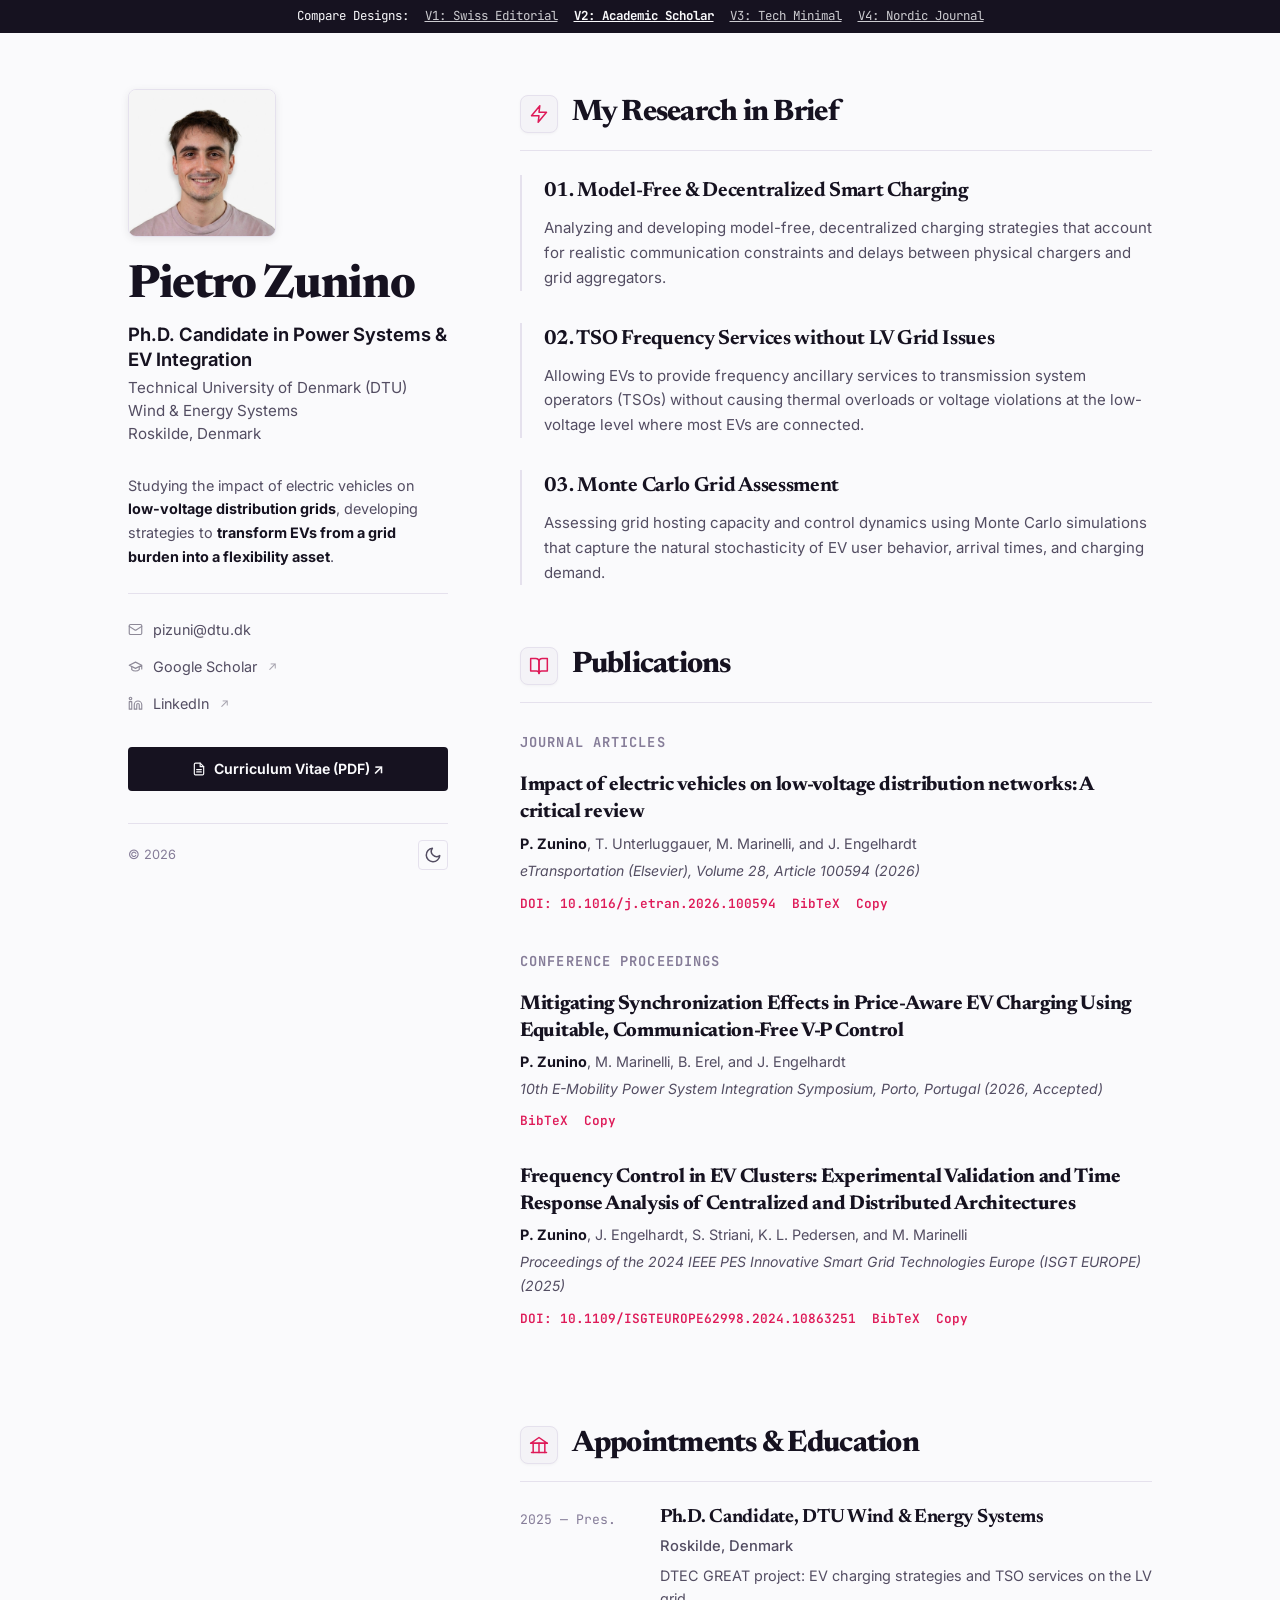
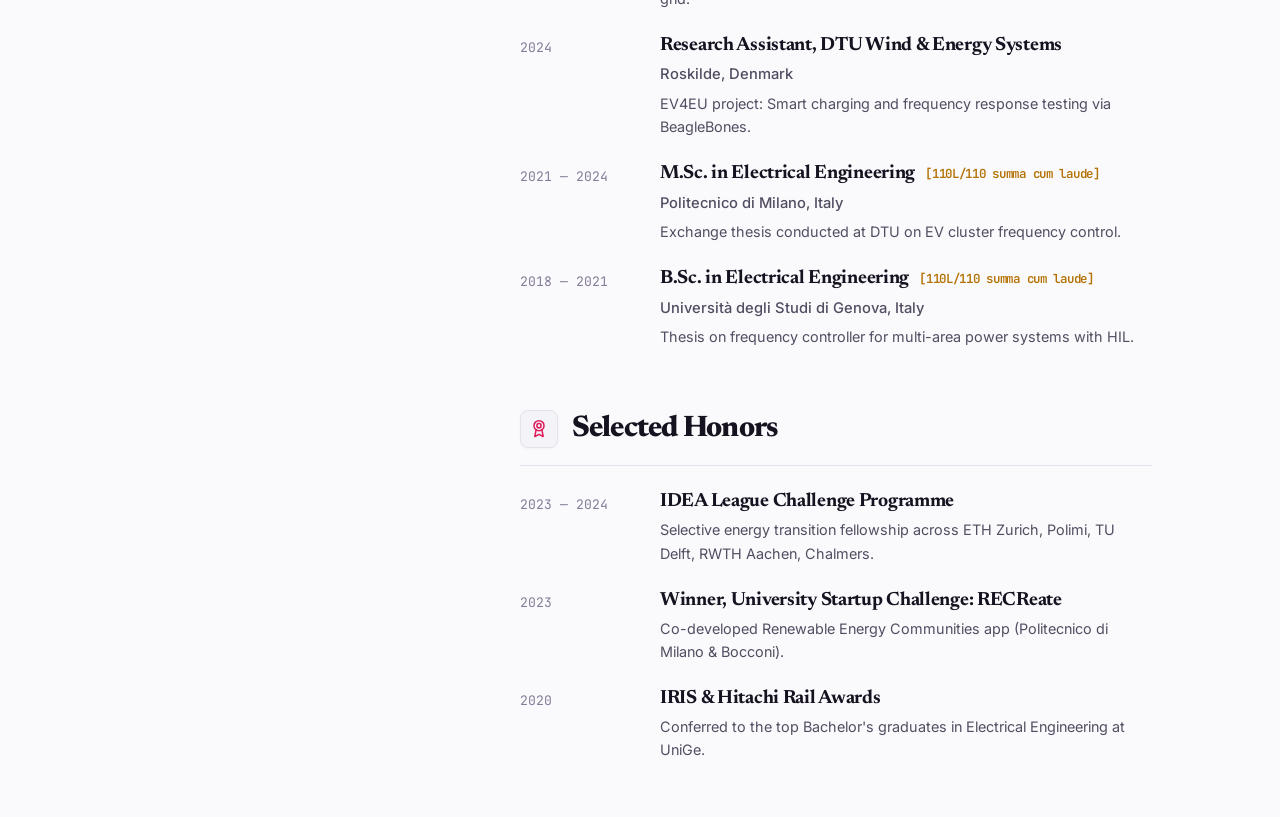
==== v2/index.html @ 375ab189 "feat(ui): add hand-crafted SVG chapter badges to section titles" ====
<!DOCTYPE html>
<html lang="en" data-theme="light">
<head>
  <meta charset="UTF-8">
  <meta name="viewport" content="width=device-width, initial-scale=1.0">
  <title>Pietro Zunino | Ph.D. Candidate in Power Systems · DTU</title>
  <link rel="stylesheet" href="css/style.css?v=3">
  <link rel="preconnect" href="https://fonts.googleapis.com">
  <link rel="preconnect" href="https://fonts.gstatic.com" crossorigin>
  <link href="https://fonts.googleapis.com/css2?family=Inter:wght@400;500;600;700&family=JetBrains+Mono:wght@400;500;600&family=Newsreader:ital,opsz,wght@0,6..72,400;0,6..72,600;0,6..72,700;1,6..72,400&display=swap" rel="stylesheet">
</head>
<body>

  <!-- Floating Version Switcher Bar -->
  <div class="version-banner">
    <span>Compare Designs:</span>
    <a href="/v1/">V1: Swiss Editorial</a>
    <a href="/v2/" class="active">V2: Academic Scholar</a>
    <a href="/v3/">V3: Tech Minimal</a>
    <a href="/v4/">V4: Nordic Journal</a>
  </div>

  <div class="scholar-wrapper">

    <!-- Left Sticky Sidebar -->
    <aside class="scholar-sidebar">
      <div class="profile-photo-wrapper">
        <img src="../assets/profile.jpg?v=2" alt="Pietro Zunino" class="profile-photo" onerror="this.onerror=null; this.src='../assets/profile-placeholder.svg';">
      </div>
      <h1 class="profile-name">Pietro Zunino</h1>
      <div class="profile-role">Ph.D. Candidate in Power Systems & EV Integration</div>
      <div class="profile-inst">
        Technical University of Denmark (DTU)<br>
        Wind & Energy Systems<br>
        Roskilde, Denmark
      </div>

      <p class="sidebar-bio">
        Studying the impact of electric vehicles on <strong>low-voltage distribution grids</strong>, developing strategies to <strong>transform EVs from a grid burden into a flexibility asset</strong>.
      </p>

      <ul class="sidebar-links">
        <li>
          <a href="mailto:pizuni@dtu.dk">
            <svg class="sidebar-icon" width="15" height="15" viewBox="0 0 24 24" fill="none" stroke="currentColor" stroke-width="1.8" stroke-linecap="round" stroke-linejoin="round" aria-hidden="true"><rect width="20" height="16" x="2" y="4" rx="2"/><path d="m22 7-8.97 5.7a1.94 1.94 0 0 1-2.06 0L2 7"/></svg>
            <span>pizuni@dtu.dk</span>
          </a>
        </li>
        <li>
          <a href="https://scholar.google.com/citations?user=iyDFLC0AAAAJ&hl=en" target="_blank" rel="noopener noreferrer">
            <svg class="sidebar-icon" width="15" height="15" viewBox="0 0 24 24" fill="none" stroke="currentColor" stroke-width="1.8" stroke-linecap="round" stroke-linejoin="round" aria-hidden="true"><path d="M22 10v6M2 10l10-5 10 5-10 5z"/><path d="M6 12v5c3 3 9 3 12 0v-5"/></svg>
            <span>Google Scholar</span>
            <span class="external-arrow">↗</span>
          </a>
        </li>
        <li>
          <a href="https://www.linkedin.com/in/pietro-zunino-9880a3189/" target="_blank" rel="noopener noreferrer">
            <svg class="sidebar-icon" width="15" height="15" viewBox="0 0 24 24" fill="none" stroke="currentColor" stroke-width="1.8" stroke-linecap="round" stroke-linejoin="round" aria-hidden="true"><path d="M16 8a6 6 0 0 1 6 6v7h-4v-7a2 2 0 0 0-2-2 2 2 0 0 0-2 2v7h-4v-7a6 6 0 0 1 6-6z"/><rect width="4" height="12" x="2" y="9"/><circle cx="4" cy="4" r="2"/></svg>
            <span>LinkedIn</span>
            <span class="external-arrow">↗</span>
          </a>
        </li>
      </ul>

      <a href="/assets/Pietro_Zunino_CV.pdf" class="btn-cv" target="_blank" rel="noopener noreferrer">
        <svg width="14" height="14" viewBox="0 0 24 24" fill="none" stroke="currentColor" stroke-width="2" stroke-linecap="round" stroke-linejoin="round" aria-hidden="true"><path d="M14 2H6a2 2 0 0 0-2 2v16a2 2 0 0 0 2 2h12a2 2 0 0 0 2-2V8z"/><polyline points="14 2 14 8 20 8"/><line x1="16" y1="13" x2="8" y2="13"/><line x1="16" y1="17" x2="8" y2="17"/></svg>
        <span>Curriculum Vitae (PDF) ↗</span>
      </a>

      <div class="sidebar-footer">
        <span>© <span id="current-year"></span></span>
        <button id="theme-toggle" class="theme-btn" aria-label="Toggle dark mode">
          <svg width="14" height="14" viewBox="0 0 24 24" fill="none" stroke="currentColor" stroke-width="2" stroke-linecap="round" stroke-linejoin="round" aria-hidden="true"><circle cx="12" cy="12" r="5"/><line x1="12" y1="1" x2="12" y2="3"/><line x1="12" y1="21" x2="12" y2="23"/><line x1="4.22" y1="4.22" x2="5.64" y2="5.64"/><line x1="18.36" y1="18.36" x2="19.78" y2="19.78"/><line x1="1" y1="12" x2="3" y2="12"/><line x1="21" y1="12" x2="23" y2="12"/><line x1="4.22" y1="19.78" x2="5.64" y2="18.36"/><line x1="18.36" y1="5.64" x2="19.78" y2="4.22"/></svg>
        </button>
      </div>
    </aside>

    <!-- Right Scrolling Content -->
    <main class="scholar-content">

      <!-- My Research in Brief -->
      <section id="research">
        <div class="section-head">
          <h2 class="section-title">
            <span class="section-badge" aria-hidden="true">
              <svg width="20" height="20" viewBox="0 0 24 24" fill="none" stroke="currentColor" stroke-width="1.8" stroke-linecap="round" stroke-linejoin="round">
                <polygon points="13 2 3 14 12 14 11 22 21 10 12 10 13 2"></polygon>
              </svg>
            </span>
            <span>My Research in Brief</span>
          </h2>
        </div>
        <div class="pillars-stacked">
          
          <div class="pillar-item">
            <h3>01. Model-Free & Decentralized Smart Charging</h3>
            <p>
              Analyzing and developing model-free, decentralized charging strategies that account for realistic communication constraints and delays between physical chargers and grid aggregators.
            </p>
          </div>

          <div class="pillar-item">
            <h3>02. TSO Frequency Services without LV Grid Issues</h3>
            <p>
              Allowing EVs to provide frequency ancillary services to transmission system operators (TSOs) without causing thermal overloads or voltage violations at the low-voltage level where most EVs are connected.
            </p>
          </div>

          <div class="pillar-item">
            <h3>03. Monte Carlo Grid Assessment</h3>
            <p>
              Assessing grid hosting capacity and control dynamics using Monte Carlo simulations that capture the natural stochasticity of EV user behavior, arrival times, and charging demand.
            </p>
          </div>

        </div>
      </section>

      <!-- Publications -->
      <section id="publications">
        <div class="section-head">
          <h2 class="section-title">
            <span class="section-badge" aria-hidden="true">
              <svg width="20" height="20" viewBox="0 0 24 24" fill="none" stroke="currentColor" stroke-width="1.8" stroke-linecap="round" stroke-linejoin="round">
                <path d="M2 3h6a4 4 0 0 1 4 4v14a3 3 0 0 0-3-3H2z"></path>
                <path d="M22 3h-6a4 4 0 0 0-4 4v14a3 3 0 0 1 3-3h7z"></path>
              </svg>
            </span>
            <span>Publications</span>
          </h2>
        </div>

        <div class="pub-group-title">Journal Articles</div>
        <article class="pub-item" id="pub-review">
          <h3 class="pub-title">Impact of electric vehicles on low-voltage distribution networks: A critical review</h3>
          <div class="pub-authors"><strong>P. Zunino</strong>, T. Unterluggauer, M. Marinelli, and J. Engelhardt</div>
          <div class="pub-venue">eTransportation (Elsevier), Volume 28, Article 100594 (2026)</div>
          <div class="pub-actions">
            <a href="https://doi.org/10.1016/j.etran.2026.100594" target="_blank" rel="noopener" class="pub-action-link">DOI: 10.1016/j.etran.2026.100594</a>
            <button class="pub-action-link" data-toggle-bibtex="bib-1">BibTeX</button>
            <button class="pub-action-link" data-copy-bibtex="bib-1">Copy</button>
          </div>
          <div id="bib-1" class="bibtex-box">@article{zunino2026impact,
  title={Impact of electric vehicles on low-voltage distribution networks: A critical review},
  author={Zunino, Pietro and Unterluggauer, Tim and Marinelli, Mattia and Engelhardt, Jan},
  journal={eTransportation},
  volume={28},
  pages={100594},
  year={2026},
  publisher={Elsevier},
  doi={10.1016/j.etran.2026.100594}
}</div>
        </article>

        <div class="pub-group-title">Conference Proceedings</div>
        <article class="pub-item" id="pub-vp">
          <h3 class="pub-title">Mitigating Synchronization Effects in Price-Aware EV Charging Using Equitable, Communication-Free V-P Control</h3>
          <div class="pub-authors"><strong>P. Zunino</strong>, M. Marinelli, B. Erel, and J. Engelhardt</div>
          <div class="pub-venue">10th E-Mobility Power System Integration Symposium, Porto, Portugal (2026, Accepted)</div>
          <div class="pub-actions">
            <button class="pub-action-link" data-toggle-bibtex="bib-2">BibTeX</button>
            <button class="pub-action-link" data-copy-bibtex="bib-2">Copy</button>
          </div>
          <div id="bib-2" class="bibtex-box">@inproceedings{zunino2026mitigating,
  title={Mitigating Synchronization Effects in Price-Aware EV Charging Using Equitable, Communication-Free V-P Control},
  author={Zunino, Pietro and Marinelli, Mattia and Erel, Beste and Engelhardt, Jan},
  booktitle={10th E-Mobility Power System Integration Symposium},
  address={Porto, Portugal},
  year={2026},
  note={Accepted, to be presented}
}</div>
        </article>

        <article class="pub-item" id="pub-freq">
          <h3 class="pub-title">Frequency Control in EV Clusters: Experimental Validation and Time Response Analysis of Centralized and Distributed Architectures</h3>
          <div class="pub-authors"><strong>P. Zunino</strong>, J. Engelhardt, S. Striani, K. L. Pedersen, and M. Marinelli</div>
          <div class="pub-venue">Proceedings of the 2024 IEEE PES Innovative Smart Grid Technologies Europe (ISGT EUROPE) (2025)</div>
          <div class="pub-actions">
            <a href="https://doi.org/10.1109/ISGTEUROPE62998.2024.10863251" target="_blank" rel="noopener" class="pub-action-link">DOI: 10.1109/ISGTEUROPE62998.2024.10863251</a>
            <button class="pub-action-link" data-toggle-bibtex="bib-3">BibTeX</button>
            <button class="pub-action-link" data-copy-bibtex="bib-3">Copy</button>
          </div>
          <div id="bib-3" class="bibtex-box">@inproceedings{zunino2025frequency,
  title={Frequency Control in EV Clusters: Experimental Validation and Time Response Analysis of Centralized and Distributed Architectures},
  author={Zunino, Pietro and Engelhardt, Jan and Striani, Simone and Pedersen, Kristoffer Laust and Marinelli, Mattia},
  booktitle={Proceedings of 2024 IEEE PES Innovative Smart Grid Technologies Europe (ISGT EUROPE)},
  year={2025},
  publisher={IEEE},
  doi={10.1109/ISGTEUROPE62998.2024.10863251}
}</div>
        </article>
      </section>

      <!-- Experience & Education -->
      <section id="experience">
        <div class="section-head">
          <h2 class="section-title">
            <span class="section-badge" aria-hidden="true">
              <svg width="20" height="20" viewBox="0 0 24 24" fill="none" stroke="currentColor" stroke-width="1.8" stroke-linecap="round" stroke-linejoin="round">
                <path d="M3 21h18"></path>
                <path d="M5 21V10"></path>
                <path d="M12 21V10"></path>
                <path d="M19 21V10"></path>
                <path d="M2 10h20"></path>
                <path d="M12 3L2 10h20L12 3z"></path>
              </svg>
            </span>
            <span>Appointments & Education</span>
          </h2>
        </div>
        <div class="timeline-list">
          <div class="timeline-row">
            <div class="timeline-date">2025 — Pres.</div>
            <div>
              <div class="timeline-title">Ph.D. Candidate, DTU Wind & Energy Systems</div>
              <div class="timeline-sub">Roskilde, Denmark</div>
              <div class="timeline-desc">DTEC GREAT project: EV charging strategies and TSO services on the LV grid.</div>
            </div>
          </div>
          <div class="timeline-row">
            <div class="timeline-date">2024</div>
            <div>
              <div class="timeline-title">Research Assistant, DTU Wind & Energy Systems</div>
              <div class="timeline-sub">Roskilde, Denmark</div>
              <div class="timeline-desc">EV4EU project: Smart charging and frequency response testing via BeagleBones.</div>
            </div>
          </div>
          <div class="timeline-row">
            <div class="timeline-date">2021 — 2024</div>
            <div>
              <div class="timeline-title">M.Sc. in Electrical Engineering <span class="timeline-honor">[110L/110 summa cum laude]</span></div>
              <div class="timeline-sub">Politecnico di Milano, Italy</div>
              <div class="timeline-desc">Exchange thesis conducted at DTU on EV cluster frequency control.</div>
            </div>
          </div>
          <div class="timeline-row">
            <div class="timeline-date">2018 — 2021</div>
            <div>
              <div class="timeline-title">B.Sc. in Electrical Engineering <span class="timeline-honor">[110L/110 summa cum laude]</span></div>
              <div class="timeline-sub">Università degli Studi di Genova, Italy</div>
              <div class="timeline-desc">Thesis on frequency controller for multi-area power systems with HIL.</div>
            </div>
          </div>
        </div>
      </section>

      <!-- Honors -->
      <section id="awards">
        <div class="section-head">
          <h2 class="section-title">
            <span class="section-badge" aria-hidden="true">
              <svg width="20" height="20" viewBox="0 0 24 24" fill="none" stroke="currentColor" stroke-width="1.8" stroke-linecap="round" stroke-linejoin="round">
                <circle cx="12" cy="8" r="6"></circle>
                <circle cx="12" cy="8" r="2.5"></circle>
                <path d="M8.5 13l-1.5 8 5-2.5 5 2.5-1.5-8"></path>
              </svg>
            </span>
            <span>Selected Honors</span>
          </h2>
        </div>
        <div class="timeline-list">
          <div class="timeline-row">
            <div class="timeline-date">2023 — 2024</div>
            <div>
              <div class="timeline-title">IDEA League Challenge Programme</div>
              <div class="timeline-desc">Selective energy transition fellowship across ETH Zurich, Polimi, TU Delft, RWTH Aachen, Chalmers.</div>
            </div>
          </div>
          <div class="timeline-row">
            <div class="timeline-date">2023</div>
            <div>
              <div class="timeline-title">Winner, University Startup Challenge: RECReate</div>
              <div class="timeline-desc">Co-developed Renewable Energy Communities app (Politecnico di Milano & Bocconi).</div>
            </div>
          </div>
          <div class="timeline-row">
            <div class="timeline-date">2020</div>
            <div>
              <div class="timeline-title">IRIS & Hitachi Rail Awards</div>
              <div class="timeline-desc">Conferred to the top Bachelor's graduates in Electrical Engineering at UniGe.</div>
            </div>
          </div>
        </div>
      </section>

    </main>
  </div>

  <script src="/js/main.js?v=2"></script>
</body>
</html>
---- v2/css/style.css ----
/* ==========================================================================
   Version 2: The Classic Academic Scholar
   Two-Column Split Layout · Sticky Faculty Sidebar · Scholarly Typography
   ========================================================================== */

:root {
  --bg: #FAFAFC;
  --bg-sidebar: #F4F3F7;
  --border: #E5E1ED;
  --border-strong: #D1C9DC;

  --text: #161220;
  --text-muted: #534D62;
  --text-faint: #857C98;

  --accent: #DE1A58;      /* Raspberry Accent */
  --accent-navy: #1E3A5F; /* Scholarly Navy */
  --accent-gold: #B47306; /* Summa cum laude Gold */

  --font-serif: "Newsreader", "Georgia", "Times New Roman", serif;
  --font-sans: "Inter", -apple-system, BlinkMacSystemFont, "Segoe UI", Roboto, sans-serif;
  --font-mono: "JetBrains Mono", SFMono-Regular, monospace;
}

[data-theme="dark"] {
  --bg: #0C0A12;
  --bg-sidebar: #130F1D;
  --border: #261D36;
  --border-strong: #3A2D52;

  --text: #F3F1F8;
  --text-muted: #A39BAF;
  --text-faint: #736986;

  --accent: #E8386E;
  --accent-navy: #7DA8DE;
  --accent-gold: #E4A638;
}

*, *::before, *::after {
  box-sizing: border-box;
  margin: 0;
  padding: 0;
}

html {
  font-size: 16px;
  scroll-behavior: smooth;
}

body {
  font-family: var(--font-sans);
  background-color: var(--bg);
  color: var(--text);
  line-height: 1.65;
  transition: background-color 0.2s ease, color 0.2s ease;
}

/* Two-Column Scholar Layout */
.scholar-wrapper {
  max-width: 1080px;
  margin: 0 auto;
  padding: 3.5rem 1.75rem;
  display: grid;
  grid-template-columns: 320px 1fr;
  gap: 4.5rem;
  align-items: start;
}

/* Left Sidebar - default static in normal document flow */
.scholar-sidebar {
  display: flex;
  flex-direction: column;
  position: static;
}

/* Sticky sidebar strictly on desktop (>= 861px) */
@media (min-width: 861px) {
  .scholar-sidebar {
    position: sticky;
    top: 3rem;
  }
}

/* Mobile & tablet single column layout (<= 860px) */
@media (max-width: 860px) {
  .scholar-wrapper {
    grid-template-columns: 1fr;
    gap: 2.5rem;
    padding: 2rem 1.25rem;
  }

  .scholar-sidebar {
    position: static !important;
    top: auto !important;
  }
}

.profile-photo-wrapper {
  margin-bottom: 1.5rem;
}

.profile-photo {
  width: 148px;
  height: 148px;
  border-radius: 8px;
  object-fit: cover;
  border: 1px solid var(--border);
  box-shadow: 0 2px 8px rgba(0, 0, 0, 0.08);
  display: block;
  background: var(--bg-sidebar);
}

.profile-name {
  font-family: var(--font-serif);
  font-size: 2.85rem;
  font-weight: 750;
  letter-spacing: -0.03em;
  color: var(--text);
  line-height: 1.1;
  margin-bottom: 0.65rem;
}

.profile-role {
  font-size: 1.15rem;
  font-weight: 650;
  color: var(--text);
  margin-bottom: 0.35rem;
  line-height: 1.35;
}

.profile-inst {
  font-size: 0.95rem;
  color: var(--text-muted);
  line-height: 1.5;
  margin-bottom: 1.75rem;
}

.sidebar-bio {
  font-size: 0.9rem;
  color: var(--text-muted);
  line-height: 1.65;
  padding-bottom: 1.5rem;
  border-bottom: 1px solid var(--border);
  margin-bottom: 1.5rem;
}

.sidebar-bio strong {
  color: var(--text);
}

.sidebar-links {
  list-style: none;
  display: flex;
  flex-direction: column;
  gap: 0.65rem;
  margin-bottom: 1.75rem;
}

.sidebar-links a {
  font-size: 0.9rem;
  color: var(--text-muted);
  text-decoration: none;
  display: inline-flex;
  align-items: center;
  gap: 0.6rem;
  transition: color 0.15s ease;
}

.sidebar-links a:hover {
  color: var(--accent);
}

.sidebar-icon {
  flex-shrink: 0;
  opacity: 0.65;
  transition: opacity 0.15s ease;
}

.sidebar-links a:hover .sidebar-icon {
  opacity: 1;
}

.external-arrow {
  font-family: var(--font-mono);
  font-size: 0.76rem;
  opacity: 0.5;
  margin-left: 0.15rem;
  transition: opacity 0.15s ease;
}

.sidebar-links a:hover .external-arrow {
  opacity: 1;
}

.btn-cv {
  display: inline-flex;
  align-items: center;
  justify-content: center;
  gap: 0.5rem;
  padding: 0.65rem 1.1rem;
  font-size: 0.88rem;
  font-weight: 650;
  background: var(--text);
  color: var(--bg) !important;
  text-decoration: none;
  border-radius: 4px;
  transition: opacity 0.15s ease;
}

.btn-cv:hover {
  opacity: 0.9;
}

.sidebar-footer {
  margin-top: 2rem;
  padding-top: 1rem;
  border-top: 1px solid var(--border);
  display: flex;
  align-items: center;
  justify-content: space-between;
  font-size: 0.8rem;
  color: var(--text-faint);
}

.theme-btn {
  background: transparent;
  border: 1px solid var(--border);
  color: var(--text-muted);
  width: 30px;
  height: 30px;
  border-radius: 4px;
  cursor: pointer;
  display: flex;
  align-items: center;
  justify-content: center;
}

/* Right Content Area */
.scholar-content {
  display: flex;
  flex-direction: column;
  gap: 3.5rem;
}

.section-head {
  display: flex;
  align-items: center;
  justify-content: space-between;
  border-bottom: 1px solid var(--border);
  padding-bottom: 0.75rem;
  margin-bottom: 1.5rem;
}

.section-title {
  font-family: var(--font-serif);
  font-size: 1.85rem;
  font-weight: 750;
  color: var(--text);
  letter-spacing: -0.025em;
  display: inline-flex;
  align-items: center;
  gap: 0.85rem;
}

.section-badge {
  display: inline-flex;
  align-items: center;
  justify-content: center;
  width: 38px;
  height: 38px;
  border-radius: 8px;
  background: var(--bg-sidebar);
  border: 1px solid var(--border);
  color: var(--accent);
  flex-shrink: 0;
  box-shadow: 0 1px 3px rgba(0, 0, 0, 0.04);
  transition: border-color 0.2s ease, transform 0.2s ease;
}

.section-badge svg {
  width: 20px;
  height: 20px;
  stroke: currentColor;
  display: block;
}

.section-head:hover .section-badge {
  border-color: var(--border-strong);
  transform: translateY(-1px);
}

/* Research Pillars List */
.pillars-stacked {
  display: flex;
  flex-direction: column;
  gap: 2rem;
}

.pillar-item {
  padding-left: 1.35rem;
  border-left: 2px solid var(--border);
  transition: border-color 0.2s ease;
}

.pillar-item:hover {
  border-color: var(--accent);
}

.pillar-item h3 {
  font-family: var(--font-serif);
  font-size: 1.28rem;
  font-weight: 700;
  letter-spacing: -0.015em;
  color: var(--text);
  margin-bottom: 0.45rem;
}

.pillar-item p {
  font-size: 0.94rem;
  color: var(--text-muted);
  line-height: 1.65;
  margin-bottom: 0;
}

.pillar-link {
  font-size: 0.84rem;
  font-weight: 650;
  color: var(--accent);
  text-decoration: none;
  font-family: var(--font-mono);
}

.pillar-link:hover {
  text-decoration: underline;
}

/* Publications */
.pub-group-title {
  font-size: 0.86rem;
  font-family: var(--font-mono);
  font-weight: 650;
  text-transform: uppercase;
  letter-spacing: 0.08em;
  color: var(--text-faint);
  margin: 1.75rem 0 1.15rem 0;
}

.pub-item {
  margin-bottom: 2rem;
}

.pub-title {
  font-family: var(--font-serif);
  font-size: 1.25rem;
  font-weight: 750;
  letter-spacing: -0.015em;
  line-height: 1.35;
  color: var(--text);
  margin-bottom: 0.35rem;
}

.pub-authors {
  font-size: 0.9rem;
  color: var(--text-muted);
  margin-bottom: 0.2rem;
}

.pub-authors strong {
  color: var(--text);
}

.pub-venue {
  font-size: 0.88rem;
  font-style: italic;
  color: var(--text-muted);
  margin-bottom: 0.5rem;
}

.pub-actions {
  display: flex;
  flex-wrap: wrap;
  align-items: center;
  gap: 0.5rem 1rem;
}

.pub-action-link {
  font-size: 0.8rem;
  font-family: var(--font-mono);
  font-weight: 600;
  color: var(--accent);
  text-decoration: none;
  background: none;
  border: none;
  cursor: pointer;
  padding: 0.2rem 0;
  word-break: break-all;
}

.pub-action-link:hover {
  text-decoration: underline;
}

.bibtex-box {
  display: none;
  margin-top: 0.75rem;
  padding: 0.85rem;
  background: var(--bg-sidebar);
  border: 1px solid var(--border);
  border-radius: 4px;
  font-family: var(--font-mono);
  font-size: 0.78rem;
  line-height: 1.5;
  color: var(--text-muted);
  white-space: pre-wrap;
  word-break: break-word;
  overflow-x: auto;
  -webkit-overflow-scrolling: touch;
}

.bibtex-box.show {
  display: block;
}

/* Timeline */
.timeline-list {
  display: flex;
  flex-direction: column;
  gap: 1.5rem;
}

.timeline-row {
  display: grid;
  grid-template-columns: 120px 1fr;
  gap: 1.25rem;
}

@media (max-width: 500px) {
  .timeline-row {
    grid-template-columns: 1fr;
    gap: 0.25rem;
  }
}

.timeline-date {
  font-family: var(--font-mono);
  font-size: 0.82rem;
  color: var(--text-faint);
  padding-top: 0.2rem;
}

.timeline-title {
  font-family: var(--font-serif);
  font-size: 1.2rem;
  font-weight: 700;
  letter-spacing: -0.015em;
  line-height: 1.3;
  color: var(--text);
  margin-bottom: 0.2rem;
}

.timeline-honor {
  font-size: 0.78rem;
  font-family: var(--font-mono);
  font-weight: 600;
  color: var(--accent-gold);
  margin-left: 0.4rem;
  vertical-align: middle;
}

.timeline-sub {
  font-size: 0.92rem;
  color: var(--text-muted);
  margin-bottom: 0.35rem;
  font-weight: 500;
}

.timeline-desc {
  font-size: 0.9rem;
  color: var(--text-muted);
  line-height: 1.6;
}

/* Version Floating Switcher Bar */
.version-banner {
  background: var(--text);
  color: var(--bg);
  padding: 0.4rem 1rem;
  font-size: 0.78rem;
  font-family: var(--font-mono);
  display: flex;
  align-items: center;
  justify-content: center;
  gap: 1rem;
  position: sticky;
  top: 0;
  z-index: 1000;
}

.version-banner a {
  color: var(--bg);
  text-decoration: underline;
  opacity: 0.8;
}

.version-banner a:hover,
.version-banner a.active {
  opacity: 1;
  font-weight: 700;
}

@media (max-width: 480px) {
  .profile-name {
    font-size: 2.25rem;
  }
  .section-title {
    font-size: 1.55rem;
    gap: 0.65rem;
  }
  .section-badge {
    width: 32px;
    height: 32px;
    border-radius: 6px;
  }
  .section-badge svg {
    width: 17px;
    height: 17px;
  }
  .profile-photo {
    width: 120px;
    height: 120px;
  }
  .pillar-item h3 {
    font-size: 1.15rem;
  }
  .pub-title {
    font-size: 1.12rem;
  }
  .version-banner {
    flex-wrap: wrap;
    gap: 0.5rem;
    font-size: 0.72rem;
    padding: 0.4rem 0.6rem;
  }
}
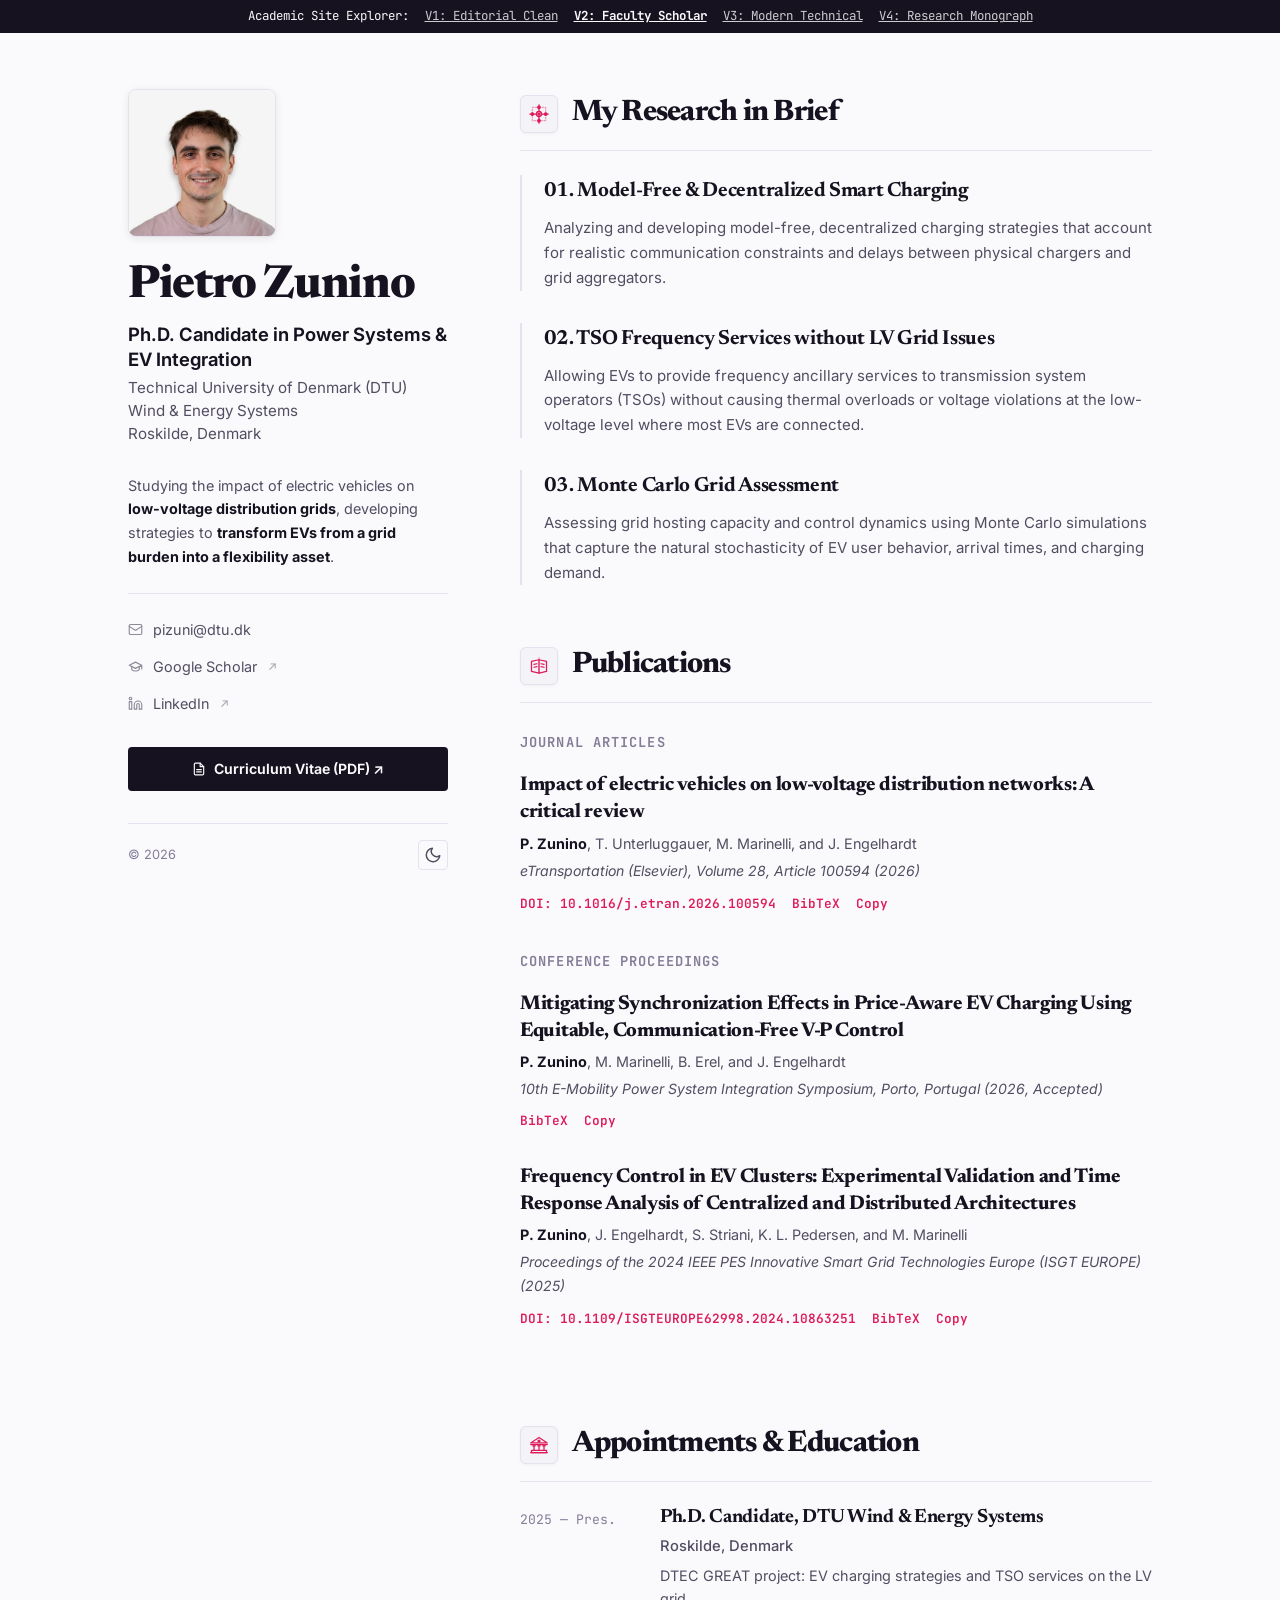
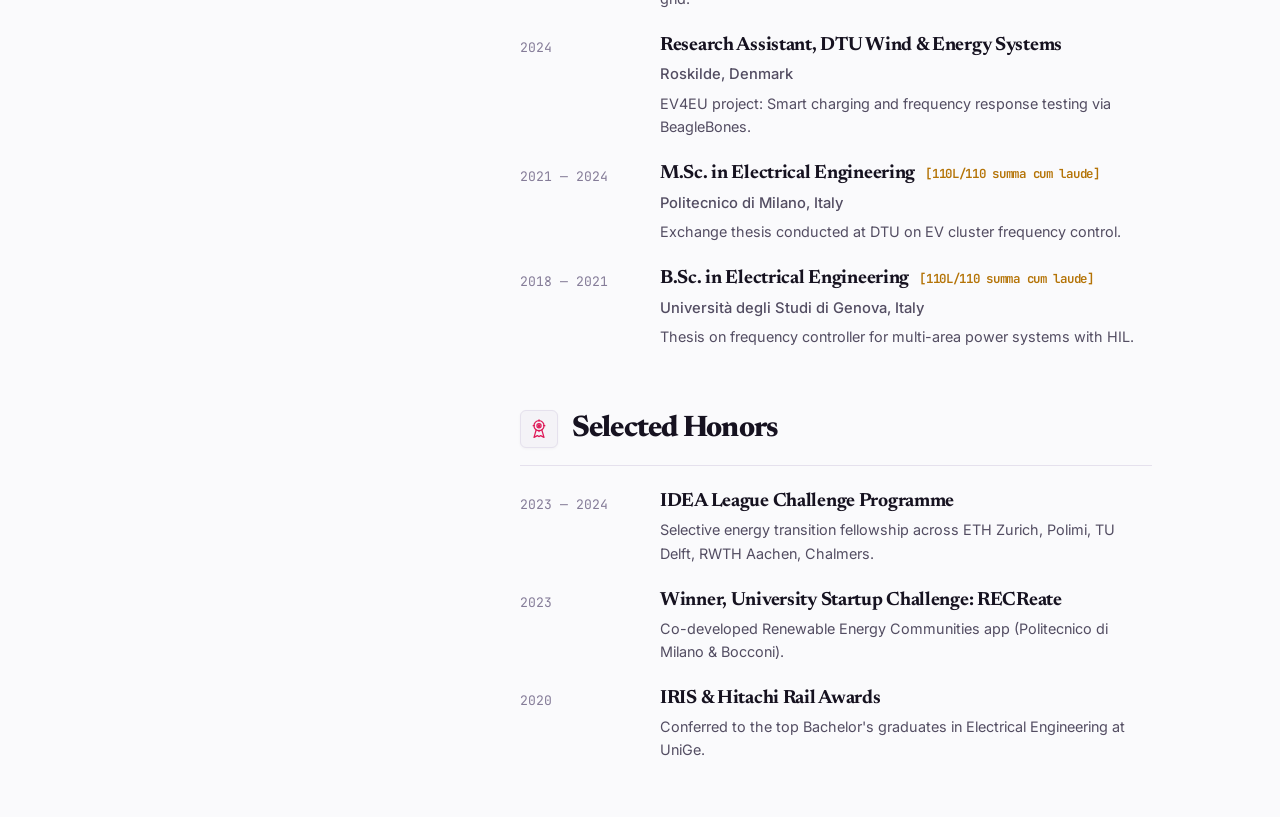
==== commit e4980481: "feat(icons): implement CAD blueprint technical drafting iconography" ====
--- a/v2/index.html
+++ b/v2/index.html
@@ -4,7 +4,7 @@
   <meta charset="UTF-8">
   <meta name="viewport" content="width=device-width, initial-scale=1.0">
   <title>Pietro Zunino | Ph.D. Candidate in Power Systems · DTU</title>
-  <link rel="stylesheet" href="css/style.css?v=3">
+  <link rel="stylesheet" href="css/style.css?v=4">
   <link rel="preconnect" href="https://fonts.googleapis.com">
   <link rel="preconnect" href="https://fonts.gstatic.com" crossorigin>
   <link href="https://fonts.googleapis.com/css2?family=Inter:wght@400;500;600;700&family=JetBrains+Mono:wght@400;500;600&family=Newsreader:ital,opsz,wght@0,6..72,400;0,6..72,600;0,6..72,700;1,6..72,400&display=swap" rel="stylesheet">
@@ -13,11 +13,11 @@
 
   <!-- Floating Version Switcher Bar -->
   <div class="version-banner">
-    <span>Compare Designs:</span>
-    <a href="/v1/">V1: Swiss Editorial</a>
-    <a href="/v2/" class="active">V2: Academic Scholar</a>
-    <a href="/v3/">V3: Tech Minimal</a>
-    <a href="/v4/">V4: Nordic Journal</a>
+    <span>Academic Site Explorer:</span>
+    <a href="/v1/">V1: Editorial Clean</a>
+    <a href="/v2/" class="active">V2: Faculty Scholar</a>
+    <a href="/v3/">V3: Modern Technical</a>
+    <a href="/v4/">V4: Research Monograph</a>
   </div>
 
   <div class="scholar-wrapper">
@@ -83,8 +83,16 @@
         <div class="section-head">
           <h2 class="section-title">
             <span class="section-badge" aria-hidden="true">
-              <svg width="20" height="20" viewBox="0 0 24 24" fill="none" stroke="currentColor" stroke-width="1.8" stroke-linecap="round" stroke-linejoin="round">
-                <polygon points="13 2 3 14 12 14 11 22 21 10 12 10 13 2"></polygon>
+              <svg width="20" height="20" viewBox="0 0 24 24" fill="none" stroke="currentColor" stroke-width="1.5" stroke-linecap="round" stroke-linejoin="round">
+                <rect x="4" y="4" width="16" height="16" stroke-dasharray="2 2" stroke-opacity="0.4"></rect>
+                <line x1="12" y1="1" x2="12" y2="23"></line>
+                <line x1="1" y1="12" x2="23" y2="12"></line>
+                <circle cx="12" cy="4" r="1.5" fill="currentColor"></circle>
+                <circle cx="12" cy="20" r="1.5" fill="currentColor"></circle>
+                <circle cx="4" cy="12" r="1.5" fill="currentColor"></circle>
+                <circle cx="20" cy="12" r="1.5" fill="currentColor"></circle>
+                <circle cx="12" cy="12" r="3" fill="var(--bg-sidebar)" stroke="currentColor" stroke-width="1.6"></circle>
+                <circle cx="12" cy="12" r="1.2" fill="currentColor"></circle>
               </svg>
             </span>
             <span>My Research in Brief</span>
@@ -121,9 +129,14 @@
         <div class="section-head">
           <h2 class="section-title">
             <span class="section-badge" aria-hidden="true">
-              <svg width="20" height="20" viewBox="0 0 24 24" fill="none" stroke="currentColor" stroke-width="1.8" stroke-linecap="round" stroke-linejoin="round">
-                <path d="M2 3h6a4 4 0 0 1 4 4v14a3 3 0 0 0-3-3H2z"></path>
-                <path d="M22 3h-6a4 4 0 0 0-4 4v14a3 3 0 0 1 3-3h7z"></path>
+              <svg width="20" height="20" viewBox="0 0 24 24" fill="none" stroke="currentColor" stroke-width="1.5" stroke-linecap="round" stroke-linejoin="round">
+                <line x1="12" y1="2" x2="12" y2="22" stroke-dasharray="2 2" stroke-opacity="0.4"></line>
+                <path d="M12 4.5L3 6.5v12l9 2 9-2v-12l-9-2z"></path>
+                <line x1="12" y1="4.5" x2="12" y2="20.5"></line>
+                <line x1="6" y1="10" x2="9.5" y2="9.3"></line>
+                <line x1="6" y1="13.5" x2="9.5" y2="12.8"></line>
+                <line x1="14.5" y1="9.3" x2="18" y2="10"></line>
+                <line x1="14.5" y1="12.8" x2="18" y2="13.5"></line>
               </svg>
             </span>
             <span>Publications</span>
@@ -196,13 +209,18 @@
         <div class="section-head">
           <h2 class="section-title">
             <span class="section-badge" aria-hidden="true">
-              <svg width="20" height="20" viewBox="0 0 24 24" fill="none" stroke="currentColor" stroke-width="1.8" stroke-linecap="round" stroke-linejoin="round">
-                <path d="M3 21h18"></path>
-                <path d="M5 21V10"></path>
-                <path d="M12 21V10"></path>
-                <path d="M19 21V10"></path>
-                <path d="M2 10h20"></path>
-                <path d="M12 3L2 10h20L12 3z"></path>
+              <svg width="20" height="20" viewBox="0 0 24 24" fill="none" stroke="currentColor" stroke-width="1.5" stroke-linecap="round" stroke-linejoin="round">
+                <line x1="2" y1="21" x2="22" y2="21"></line>
+                <rect x="3" y="18.5" width="18" height="2.5"></rect>
+                <path d="M2 9.5L12 3l10 6.5H2z"></path>
+                <line x1="2" y1="11.5" x2="22" y2="11.5"></line>
+                <circle cx="12" cy="7.2" r="1.2" fill="currentColor"></circle>
+                <line x1="6" y1="11.5" x2="6" y2="18.5"></line>
+                <line x1="12" y1="11.5" x2="12" y2="18.5"></line>
+                <line x1="18" y1="11.5" x2="18" y2="18.5"></line>
+                <line x1="4.5" y1="13" x2="7.5" y2="13"></line>
+                <line x1="10.5" y1="13" x2="13.5" y2="13"></line>
+                <line x1="16.5" y1="13" x2="19.5" y2="13"></line>
               </svg>
             </span>
             <span>Appointments & Education</span>
@@ -249,10 +267,16 @@
         <div class="section-head">
           <h2 class="section-title">
             <span class="section-badge" aria-hidden="true">
-              <svg width="20" height="20" viewBox="0 0 24 24" fill="none" stroke="currentColor" stroke-width="1.8" stroke-linecap="round" stroke-linejoin="round">
+              <svg width="20" height="20" viewBox="0 0 24 24" fill="none" stroke="currentColor" stroke-width="1.5" stroke-linecap="round" stroke-linejoin="round">
                 <circle cx="12" cy="8" r="6"></circle>
+                <line x1="12" y1="1" x2="12" y2="2.5"></line>
+                <line x1="12" y1="13.5" x2="12" y2="15"></line>
+                <line x1="5" y1="8" x2="6.5" y2="8"></line>
+                <line x1="17.5" y1="8" x2="19" y2="8"></line>
                 <circle cx="12" cy="8" r="2.5"></circle>
-                <path d="M8.5 13l-1.5 8 5-2.5 5 2.5-1.5-8"></path>
+                <circle cx="12" cy="8" r="1" fill="currentColor"></circle>
+                <path d="M8.5 13.5L6 22l4-2 2 1"></path>
+                <path d="M15.5 13.5L18 22l-4-2-2 1"></path>
               </svg>
             </span>
             <span>Selected Honors</span>
--- a/v2/css/style.css
+++ b/v2/css/style.css
@@ -269,7 +269,7 @@
   justify-content: center;
   width: 38px;
   height: 38px;
-  border-radius: 8px;
+  border-radius: 6px;
   background: var(--bg-sidebar);
   border: 1px solid var(--border);
   color: var(--accent);
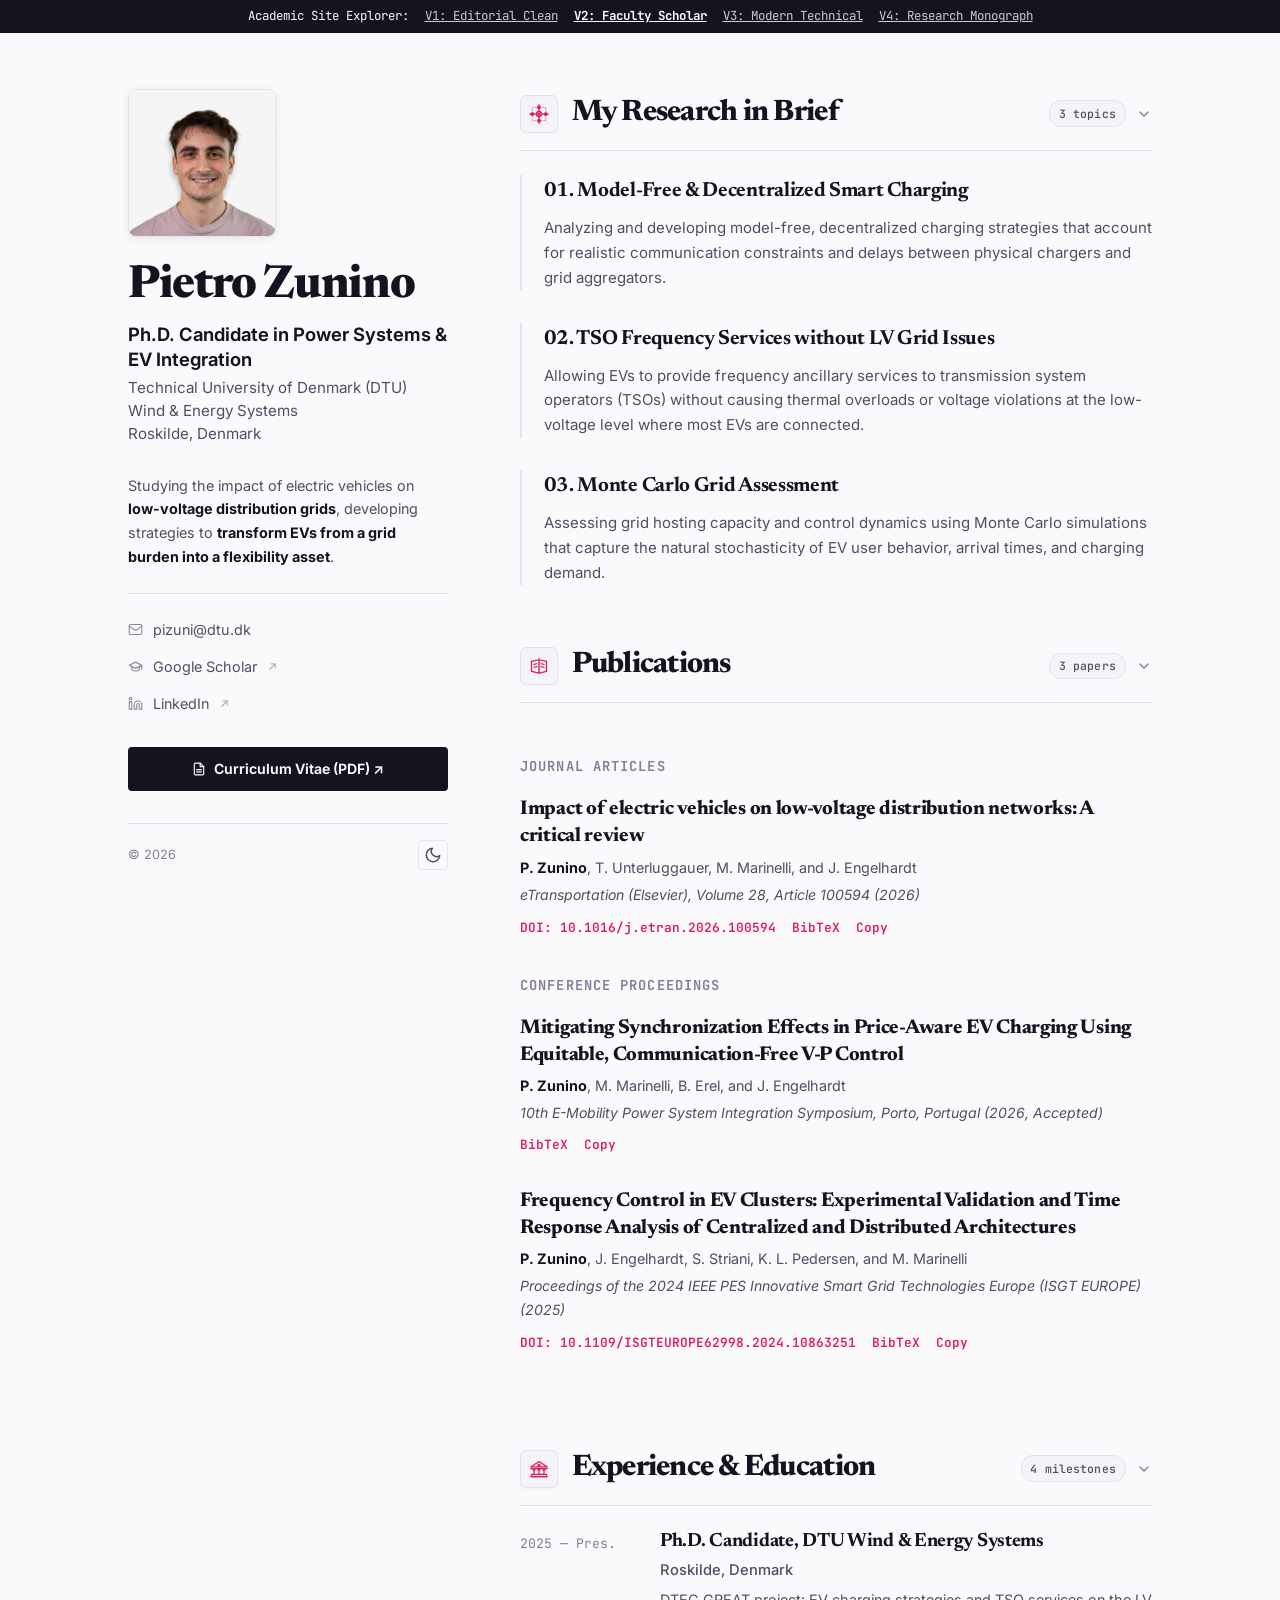
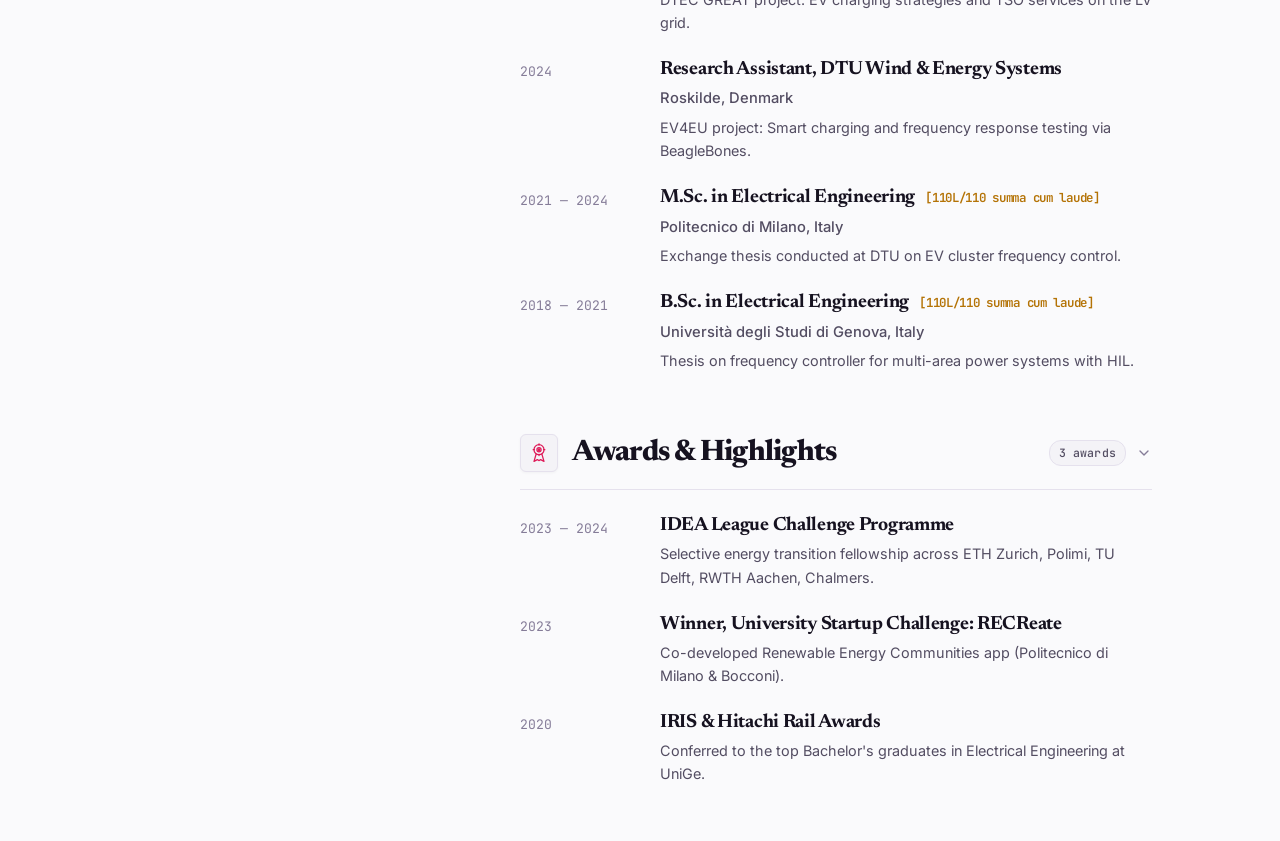
==== commit 95386c65: "feat(ui): implement Set A titles and mobile hook collapsible sections" ====
--- a/v2/index.html
+++ b/v2/index.html
@@ -4,7 +4,7 @@
   <meta charset="UTF-8">
   <meta name="viewport" content="width=device-width, initial-scale=1.0">
   <title>Pietro Zunino | Ph.D. Candidate in Power Systems · DTU</title>
-  <link rel="stylesheet" href="css/style.css?v=4">
+  <link rel="stylesheet" href="css/style.css?v=5">
   <link rel="preconnect" href="https://fonts.googleapis.com">
   <link rel="preconnect" href="https://fonts.gstatic.com" crossorigin>
   <link href="https://fonts.googleapis.com/css2?family=Inter:wght@400;500;600;700&family=JetBrains+Mono:wght@400;500;600&family=Newsreader:ital,opsz,wght@0,6..72,400;0,6..72,600;0,6..72,700;1,6..72,400&display=swap" rel="stylesheet">
@@ -79,7 +79,7 @@
     <main class="scholar-content">
 
       <!-- My Research in Brief -->
-      <section id="research">
+      <section id="research" class="scholar-section">
         <div class="section-head">
           <h2 class="section-title">
             <span class="section-badge" aria-hidden="true">
@@ -97,35 +97,45 @@
             </span>
             <span>My Research in Brief</span>
           </h2>
-        </div>
-        <div class="pillars-stacked">
-          
-          <div class="pillar-item">
-            <h3>01. Model-Free & Decentralized Smart Charging</h3>
-            <p>
-              Analyzing and developing model-free, decentralized charging strategies that account for realistic communication constraints and delays between physical chargers and grid aggregators.
-            </p>
-          </div>
-
-          <div class="pillar-item">
-            <h3>02. TSO Frequency Services without LV Grid Issues</h3>
-            <p>
-              Allowing EVs to provide frequency ancillary services to transmission system operators (TSOs) without causing thermal overloads or voltage violations at the low-voltage level where most EVs are connected.
-            </p>
-          </div>
-
-          <div class="pillar-item">
-            <h3>03. Monte Carlo Grid Assessment</h3>
-            <p>
-              Assessing grid hosting capacity and control dynamics using Monte Carlo simulations that capture the natural stochasticity of EV user behavior, arrival times, and charging demand.
-            </p>
-          </div>
-
+          <div class="section-head-right">
+            <span class="section-count">3 topics</span>
+            <svg class="section-chevron" width="16" height="16" viewBox="0 0 24 24" fill="none" stroke="currentColor" stroke-width="2" stroke-linecap="round" stroke-linejoin="round" aria-hidden="true">
+              <polyline points="6 9 12 15 18 9"></polyline>
+            </svg>
+          </div>
+        </div>
+        <div class="section-body" id="body-research">
+          <div class="section-body-inner">
+            <div class="pillars-stacked">
+              
+              <div class="pillar-item">
+                <h3>01. Model-Free &amp; Decentralized Smart Charging</h3>
+                <p>
+                  Analyzing and developing model-free, decentralized charging strategies that account for realistic communication constraints and delays between physical chargers and grid aggregators.
+                </p>
+              </div>
+
+              <div class="pillar-item">
+                <h3>02. TSO Frequency Services without LV Grid Issues</h3>
+                <p>
+                  Allowing EVs to provide frequency ancillary services to transmission system operators (TSOs) without causing thermal overloads or voltage violations at the low-voltage level where most EVs are connected.
+                </p>
+              </div>
+
+              <div class="pillar-item">
+                <h3>03. Monte Carlo Grid Assessment</h3>
+                <p>
+                  Assessing grid hosting capacity and control dynamics using Monte Carlo simulations that capture the natural stochasticity of EV user behavior, arrival times, and charging demand.
+                </p>
+              </div>
+
+            </div>
+          </div>
         </div>
       </section>
 
       <!-- Publications -->
-      <section id="publications">
+      <section id="publications" class="scholar-section">
         <div class="section-head">
           <h2 class="section-title">
             <span class="section-badge" aria-hidden="true">
@@ -141,19 +151,27 @@
             </span>
             <span>Publications</span>
           </h2>
-        </div>
-
-        <div class="pub-group-title">Journal Articles</div>
-        <article class="pub-item" id="pub-review">
-          <h3 class="pub-title">Impact of electric vehicles on low-voltage distribution networks: A critical review</h3>
-          <div class="pub-authors"><strong>P. Zunino</strong>, T. Unterluggauer, M. Marinelli, and J. Engelhardt</div>
-          <div class="pub-venue">eTransportation (Elsevier), Volume 28, Article 100594 (2026)</div>
-          <div class="pub-actions">
-            <a href="https://doi.org/10.1016/j.etran.2026.100594" target="_blank" rel="noopener" class="pub-action-link">DOI: 10.1016/j.etran.2026.100594</a>
-            <button class="pub-action-link" data-toggle-bibtex="bib-1">BibTeX</button>
-            <button class="pub-action-link" data-copy-bibtex="bib-1">Copy</button>
-          </div>
-          <div id="bib-1" class="bibtex-box">@article{zunino2026impact,
+          <div class="section-head-right">
+            <span class="section-count">3 papers</span>
+            <svg class="section-chevron" width="16" height="16" viewBox="0 0 24 24" fill="none" stroke="currentColor" stroke-width="2" stroke-linecap="round" stroke-linejoin="round" aria-hidden="true">
+              <polyline points="6 9 12 15 18 9"></polyline>
+            </svg>
+          </div>
+        </div>
+
+        <div class="section-body" id="body-publications">
+          <div class="section-body-inner">
+            <div class="pub-group-title">Journal Articles</div>
+            <article class="pub-item" id="pub-review">
+              <h3 class="pub-title">Impact of electric vehicles on low-voltage distribution networks: A critical review</h3>
+              <div class="pub-authors"><strong>P. Zunino</strong>, T. Unterluggauer, M. Marinelli, and J. Engelhardt</div>
+              <div class="pub-venue">eTransportation (Elsevier), Volume 28, Article 100594 (2026)</div>
+              <div class="pub-actions">
+                <a href="https://doi.org/10.1016/j.etran.2026.100594" target="_blank" rel="noopener" class="pub-action-link">DOI: 10.1016/j.etran.2026.100594</a>
+                <button class="pub-action-link" data-toggle-bibtex="bib-1">BibTeX</button>
+                <button class="pub-action-link" data-copy-bibtex="bib-1">Copy</button>
+              </div>
+              <div id="bib-1" class="bibtex-box">@article{zunino2026impact,
   title={Impact of electric vehicles on low-voltage distribution networks: A critical review},
   author={Zunino, Pietro and Unterluggauer, Tim and Marinelli, Mattia and Engelhardt, Jan},
   journal={eTransportation},
@@ -163,18 +181,18 @@
   publisher={Elsevier},
   doi={10.1016/j.etran.2026.100594}
 }</div>
-        </article>
-
-        <div class="pub-group-title">Conference Proceedings</div>
-        <article class="pub-item" id="pub-vp">
-          <h3 class="pub-title">Mitigating Synchronization Effects in Price-Aware EV Charging Using Equitable, Communication-Free V-P Control</h3>
-          <div class="pub-authors"><strong>P. Zunino</strong>, M. Marinelli, B. Erel, and J. Engelhardt</div>
-          <div class="pub-venue">10th E-Mobility Power System Integration Symposium, Porto, Portugal (2026, Accepted)</div>
-          <div class="pub-actions">
-            <button class="pub-action-link" data-toggle-bibtex="bib-2">BibTeX</button>
-            <button class="pub-action-link" data-copy-bibtex="bib-2">Copy</button>
-          </div>
-          <div id="bib-2" class="bibtex-box">@inproceedings{zunino2026mitigating,
+            </article>
+
+            <div class="pub-group-title">Conference Proceedings</div>
+            <article class="pub-item" id="pub-vp">
+              <h3 class="pub-title">Mitigating Synchronization Effects in Price-Aware EV Charging Using Equitable, Communication-Free V-P Control</h3>
+              <div class="pub-authors"><strong>P. Zunino</strong>, M. Marinelli, B. Erel, and J. Engelhardt</div>
+              <div class="pub-venue">10th E-Mobility Power System Integration Symposium, Porto, Portugal (2026, Accepted)</div>
+              <div class="pub-actions">
+                <button class="pub-action-link" data-toggle-bibtex="bib-2">BibTeX</button>
+                <button class="pub-action-link" data-copy-bibtex="bib-2">Copy</button>
+              </div>
+              <div id="bib-2" class="bibtex-box">@inproceedings{zunino2026mitigating,
   title={Mitigating Synchronization Effects in Price-Aware EV Charging Using Equitable, Communication-Free V-P Control},
   author={Zunino, Pietro and Marinelli, Mattia and Erel, Beste and Engelhardt, Jan},
   booktitle={10th E-Mobility Power System Integration Symposium},
@@ -182,18 +200,18 @@
   year={2026},
   note={Accepted, to be presented}
 }</div>
-        </article>
-
-        <article class="pub-item" id="pub-freq">
-          <h3 class="pub-title">Frequency Control in EV Clusters: Experimental Validation and Time Response Analysis of Centralized and Distributed Architectures</h3>
-          <div class="pub-authors"><strong>P. Zunino</strong>, J. Engelhardt, S. Striani, K. L. Pedersen, and M. Marinelli</div>
-          <div class="pub-venue">Proceedings of the 2024 IEEE PES Innovative Smart Grid Technologies Europe (ISGT EUROPE) (2025)</div>
-          <div class="pub-actions">
-            <a href="https://doi.org/10.1109/ISGTEUROPE62998.2024.10863251" target="_blank" rel="noopener" class="pub-action-link">DOI: 10.1109/ISGTEUROPE62998.2024.10863251</a>
-            <button class="pub-action-link" data-toggle-bibtex="bib-3">BibTeX</button>
-            <button class="pub-action-link" data-copy-bibtex="bib-3">Copy</button>
-          </div>
-          <div id="bib-3" class="bibtex-box">@inproceedings{zunino2025frequency,
+            </article>
+
+            <article class="pub-item" id="pub-freq">
+              <h3 class="pub-title">Frequency Control in EV Clusters: Experimental Validation and Time Response Analysis of Centralized and Distributed Architectures</h3>
+              <div class="pub-authors"><strong>P. Zunino</strong>, J. Engelhardt, S. Striani, K. L. Pedersen, and M. Marinelli</div>
+              <div class="pub-venue">Proceedings of the 2024 IEEE PES Innovative Smart Grid Technologies Europe (ISGT EUROPE) (2025)</div>
+              <div class="pub-actions">
+                <a href="https://doi.org/10.1109/ISGTEUROPE62998.2024.10863251" target="_blank" rel="noopener" class="pub-action-link">DOI: 10.1109/ISGTEUROPE62998.2024.10863251</a>
+                <button class="pub-action-link" data-toggle-bibtex="bib-3">BibTeX</button>
+                <button class="pub-action-link" data-copy-bibtex="bib-3">Copy</button>
+              </div>
+              <div id="bib-3" class="bibtex-box">@inproceedings{zunino2025frequency,
   title={Frequency Control in EV Clusters: Experimental Validation and Time Response Analysis of Centralized and Distributed Architectures},
   author={Zunino, Pietro and Engelhardt, Jan and Striani, Simone and Pedersen, Kristoffer Laust and Marinelli, Mattia},
   booktitle={Proceedings of 2024 IEEE PES Innovative Smart Grid Technologies Europe (ISGT EUROPE)},
@@ -201,11 +219,13 @@
   publisher={IEEE},
   doi={10.1109/ISGTEUROPE62998.2024.10863251}
 }</div>
-        </article>
+            </article>
+          </div>
+        </div>
       </section>
 
       <!-- Experience & Education -->
-      <section id="experience">
+      <section id="experience" class="scholar-section">
         <div class="section-head">
           <h2 class="section-title">
             <span class="section-badge" aria-hidden="true">
@@ -223,47 +243,57 @@
                 <line x1="16.5" y1="13" x2="19.5" y2="13"></line>
               </svg>
             </span>
-            <span>Appointments & Education</span>
+            <span>Experience &amp; Education</span>
           </h2>
-        </div>
-        <div class="timeline-list">
-          <div class="timeline-row">
-            <div class="timeline-date">2025 — Pres.</div>
-            <div>
-              <div class="timeline-title">Ph.D. Candidate, DTU Wind & Energy Systems</div>
-              <div class="timeline-sub">Roskilde, Denmark</div>
-              <div class="timeline-desc">DTEC GREAT project: EV charging strategies and TSO services on the LV grid.</div>
+          <div class="section-head-right">
+            <span class="section-count">4 milestones</span>
+            <svg class="section-chevron" width="16" height="16" viewBox="0 0 24 24" fill="none" stroke="currentColor" stroke-width="2" stroke-linecap="round" stroke-linejoin="round" aria-hidden="true">
+              <polyline points="6 9 12 15 18 9"></polyline>
+            </svg>
+          </div>
+        </div>
+        <div class="section-body" id="body-experience">
+          <div class="section-body-inner">
+            <div class="timeline-list">
+              <div class="timeline-row">
+                <div class="timeline-date">2025 — Pres.</div>
+                <div>
+                  <div class="timeline-title">Ph.D. Candidate, DTU Wind & Energy Systems</div>
+                  <div class="timeline-sub">Roskilde, Denmark</div>
+                  <div class="timeline-desc">DTEC GREAT project: EV charging strategies and TSO services on the LV grid.</div>
+                </div>
+              </div>
+              <div class="timeline-row">
+                <div class="timeline-date">2024</div>
+                <div>
+                  <div class="timeline-title">Research Assistant, DTU Wind & Energy Systems</div>
+                  <div class="timeline-sub">Roskilde, Denmark</div>
+                  <div class="timeline-desc">EV4EU project: Smart charging and frequency response testing via BeagleBones.</div>
+                </div>
+              </div>
+              <div class="timeline-row">
+                <div class="timeline-date">2021 — 2024</div>
+                <div>
+                  <div class="timeline-title">M.Sc. in Electrical Engineering <span class="timeline-honor">[110L/110 summa cum laude]</span></div>
+                  <div class="timeline-sub">Politecnico di Milano, Italy</div>
+                  <div class="timeline-desc">Exchange thesis conducted at DTU on EV cluster frequency control.</div>
+                </div>
+              </div>
+              <div class="timeline-row">
+                <div class="timeline-date">2018 — 2021</div>
+                <div>
+                  <div class="timeline-title">B.Sc. in Electrical Engineering <span class="timeline-honor">[110L/110 summa cum laude]</span></div>
+                  <div class="timeline-sub">Università degli Studi di Genova, Italy</div>
+                  <div class="timeline-desc">Thesis on frequency controller for multi-area power systems with HIL.</div>
+                </div>
+              </div>
             </div>
           </div>
-          <div class="timeline-row">
-            <div class="timeline-date">2024</div>
-            <div>
-              <div class="timeline-title">Research Assistant, DTU Wind & Energy Systems</div>
-              <div class="timeline-sub">Roskilde, Denmark</div>
-              <div class="timeline-desc">EV4EU project: Smart charging and frequency response testing via BeagleBones.</div>
-            </div>
-          </div>
-          <div class="timeline-row">
-            <div class="timeline-date">2021 — 2024</div>
-            <div>
-              <div class="timeline-title">M.Sc. in Electrical Engineering <span class="timeline-honor">[110L/110 summa cum laude]</span></div>
-              <div class="timeline-sub">Politecnico di Milano, Italy</div>
-              <div class="timeline-desc">Exchange thesis conducted at DTU on EV cluster frequency control.</div>
-            </div>
-          </div>
-          <div class="timeline-row">
-            <div class="timeline-date">2018 — 2021</div>
-            <div>
-              <div class="timeline-title">B.Sc. in Electrical Engineering <span class="timeline-honor">[110L/110 summa cum laude]</span></div>
-              <div class="timeline-sub">Università degli Studi di Genova, Italy</div>
-              <div class="timeline-desc">Thesis on frequency controller for multi-area power systems with HIL.</div>
-            </div>
-          </div>
         </div>
       </section>
 
-      <!-- Honors -->
-      <section id="awards">
+      <!-- Awards & Highlights -->
+      <section id="awards" class="scholar-section">
         <div class="section-head">
           <h2 class="section-title">
             <span class="section-badge" aria-hidden="true">
@@ -279,29 +309,39 @@
                 <path d="M15.5 13.5L18 22l-4-2-2 1"></path>
               </svg>
             </span>
-            <span>Selected Honors</span>
+            <span>Awards &amp; Highlights</span>
           </h2>
-        </div>
-        <div class="timeline-list">
-          <div class="timeline-row">
-            <div class="timeline-date">2023 — 2024</div>
-            <div>
-              <div class="timeline-title">IDEA League Challenge Programme</div>
-              <div class="timeline-desc">Selective energy transition fellowship across ETH Zurich, Polimi, TU Delft, RWTH Aachen, Chalmers.</div>
-            </div>
-          </div>
-          <div class="timeline-row">
-            <div class="timeline-date">2023</div>
-            <div>
-              <div class="timeline-title">Winner, University Startup Challenge: RECReate</div>
-              <div class="timeline-desc">Co-developed Renewable Energy Communities app (Politecnico di Milano & Bocconi).</div>
-            </div>
-          </div>
-          <div class="timeline-row">
-            <div class="timeline-date">2020</div>
-            <div>
-              <div class="timeline-title">IRIS & Hitachi Rail Awards</div>
-              <div class="timeline-desc">Conferred to the top Bachelor's graduates in Electrical Engineering at UniGe.</div>
+          <div class="section-head-right">
+            <span class="section-count">3 awards</span>
+            <svg class="section-chevron" width="16" height="16" viewBox="0 0 24 24" fill="none" stroke="currentColor" stroke-width="2" stroke-linecap="round" stroke-linejoin="round" aria-hidden="true">
+              <polyline points="6 9 12 15 18 9"></polyline>
+            </svg>
+          </div>
+        </div>
+        <div class="section-body" id="body-awards">
+          <div class="section-body-inner">
+            <div class="timeline-list">
+              <div class="timeline-row">
+                <div class="timeline-date">2023 — 2024</div>
+                <div>
+                  <div class="timeline-title">IDEA League Challenge Programme</div>
+                  <div class="timeline-desc">Selective energy transition fellowship across ETH Zurich, Polimi, TU Delft, RWTH Aachen, Chalmers.</div>
+                </div>
+              </div>
+              <div class="timeline-row">
+                <div class="timeline-date">2023</div>
+                <div>
+                  <div class="timeline-title">Winner, University Startup Challenge: RECReate</div>
+                  <div class="timeline-desc">Co-developed Renewable Energy Communities app (Politecnico di Milano &amp; Bocconi).</div>
+                </div>
+              </div>
+              <div class="timeline-row">
+                <div class="timeline-date">2020</div>
+                <div>
+                  <div class="timeline-title">IRIS &amp; Hitachi Rail Awards</div>
+                  <div class="timeline-desc">Conferred to the top Bachelor's graduates in Electrical Engineering at UniGe.</div>
+                </div>
+              </div>
             </div>
           </div>
         </div>
@@ -310,6 +350,6 @@
     </main>
   </div>
 
-  <script src="/js/main.js?v=2"></script>
+  <script src="/js/main.js?v=3"></script>
 </body>
 </html>
--- a/v2/css/style.css
+++ b/v2/css/style.css
@@ -93,6 +93,14 @@
   .scholar-sidebar {
     position: static !important;
     top: auto !important;
+  }
+
+  .scholar-content {
+    gap: 1.75rem;
+  }
+
+  .scholar-section:not(.is-collapsed) {
+    margin-bottom: 1.25rem;
   }
 }
 
@@ -250,6 +258,19 @@
   border-bottom: 1px solid var(--border);
   padding-bottom: 0.75rem;
   margin-bottom: 1.5rem;
+  cursor: pointer;
+  user-select: none;
+  transition: border-color 0.2s ease;
+}
+
+.section-head:hover {
+  border-bottom-color: var(--border-strong);
+}
+
+.section-head:focus-visible {
+  outline: 2px solid var(--accent);
+  outline-offset: 4px;
+  border-radius: 4px;
 }
 
 .section-title {
@@ -290,6 +311,65 @@
   transform: translateY(-1px);
 }
 
+/* Collapsible Accordion Affordance */
+.section-head-right {
+  display: inline-flex;
+  align-items: center;
+  gap: 0.65rem;
+}
+
+.section-count {
+  font-family: var(--font-mono);
+  font-size: 0.72rem;
+  color: var(--text-muted);
+  background: var(--bg-sidebar);
+  border: 1px solid var(--border);
+  padding: 0.18rem 0.55rem;
+  border-radius: 12px;
+  font-weight: 500;
+  letter-spacing: 0.01em;
+}
+
+.section-chevron {
+  display: inline-flex;
+  align-items: center;
+  justify-content: center;
+  color: var(--text-faint);
+  transition: transform 0.28s cubic-bezier(0.16, 1, 0.3, 1), color 0.18s ease;
+}
+
+.section-head:hover .section-chevron {
+  color: var(--accent);
+}
+
+/* Accordion Smooth Body Transition */
+.section-body {
+  display: grid;
+  grid-template-rows: 1fr;
+  transition: grid-template-rows 0.32s cubic-bezier(0.16, 1, 0.3, 1), opacity 0.22s ease;
+  opacity: 1;
+}
+
+.section-body-inner {
+  overflow: hidden;
+  min-height: 0;
+}
+
+/* Collapsed State */
+.scholar-section.is-collapsed .section-body {
+  grid-template-rows: 0fr;
+  opacity: 0;
+  visibility: hidden;
+}
+
+.scholar-section.is-collapsed .section-chevron {
+  transform: rotate(-90deg);
+}
+
+.scholar-section.is-collapsed .section-head {
+  margin-bottom: 0;
+}
+
 /* Research Pillars List */
 .pillars-stacked {
   display: flex;
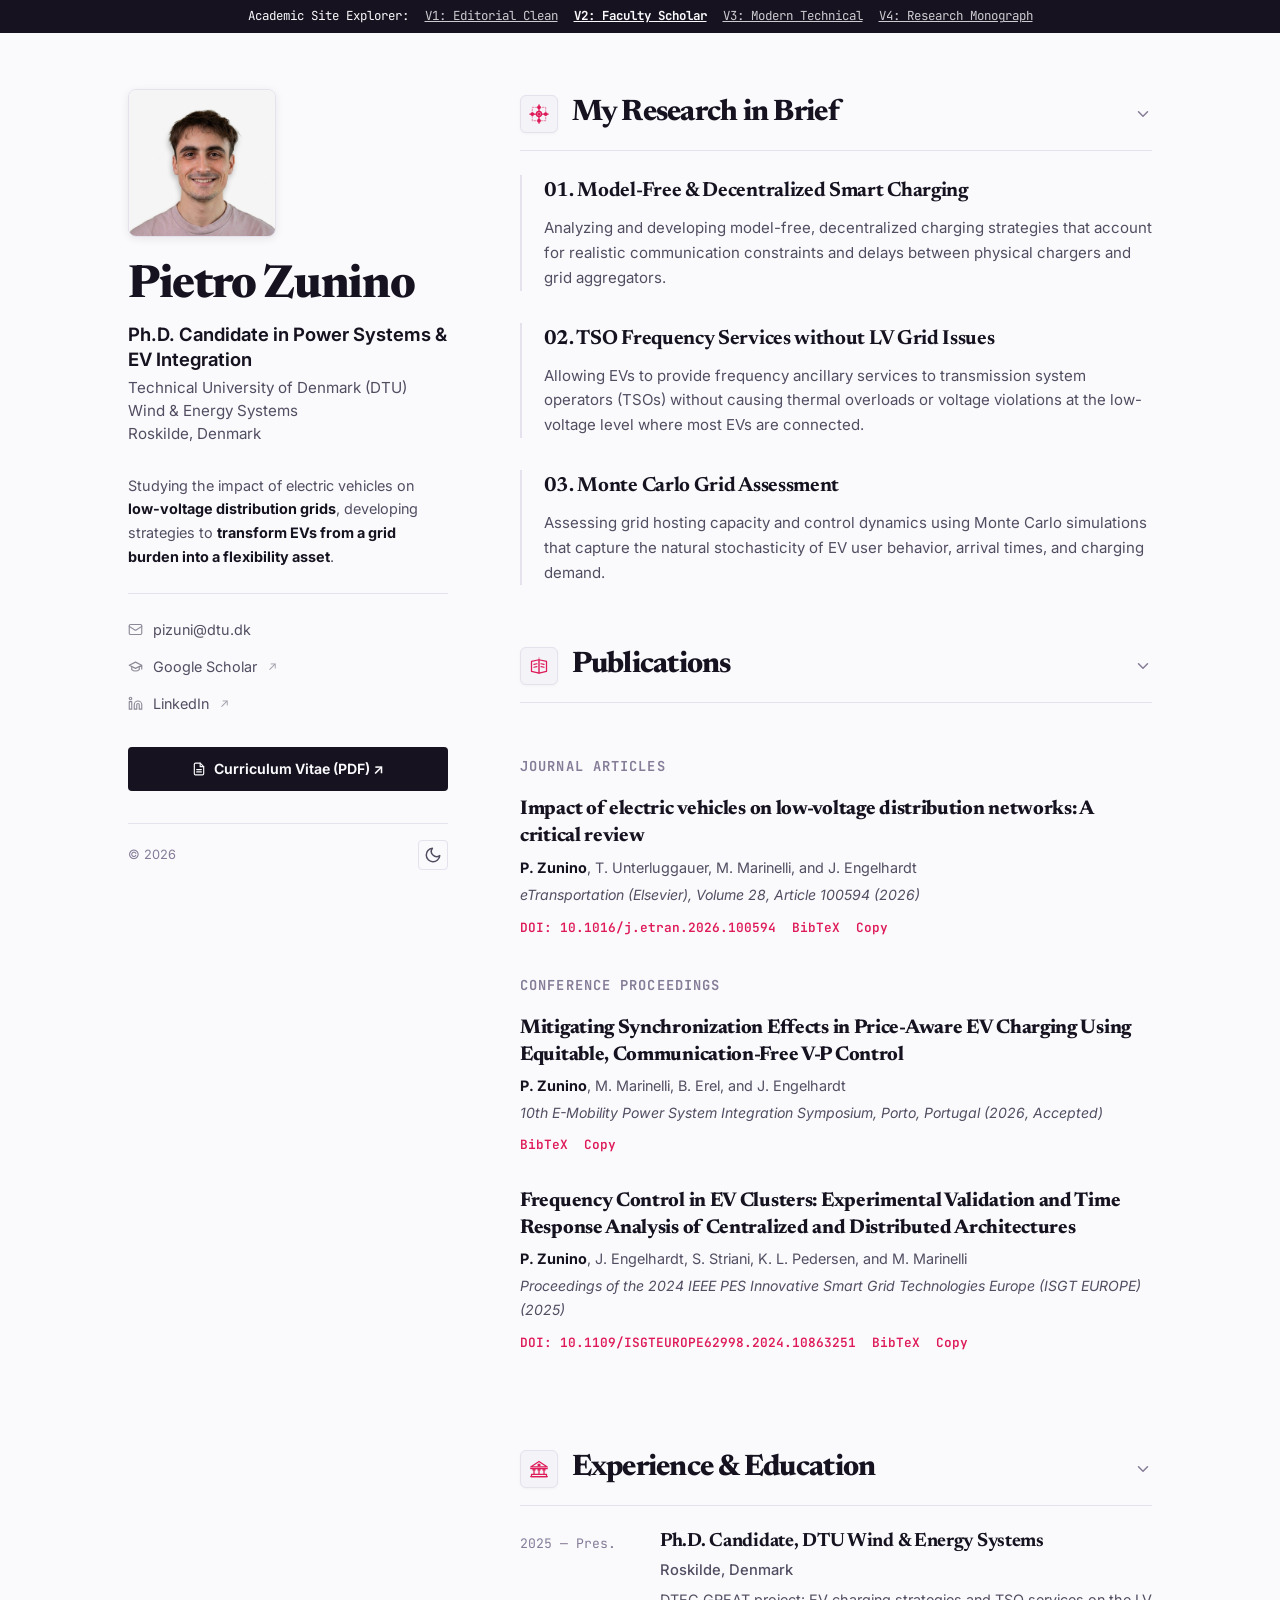
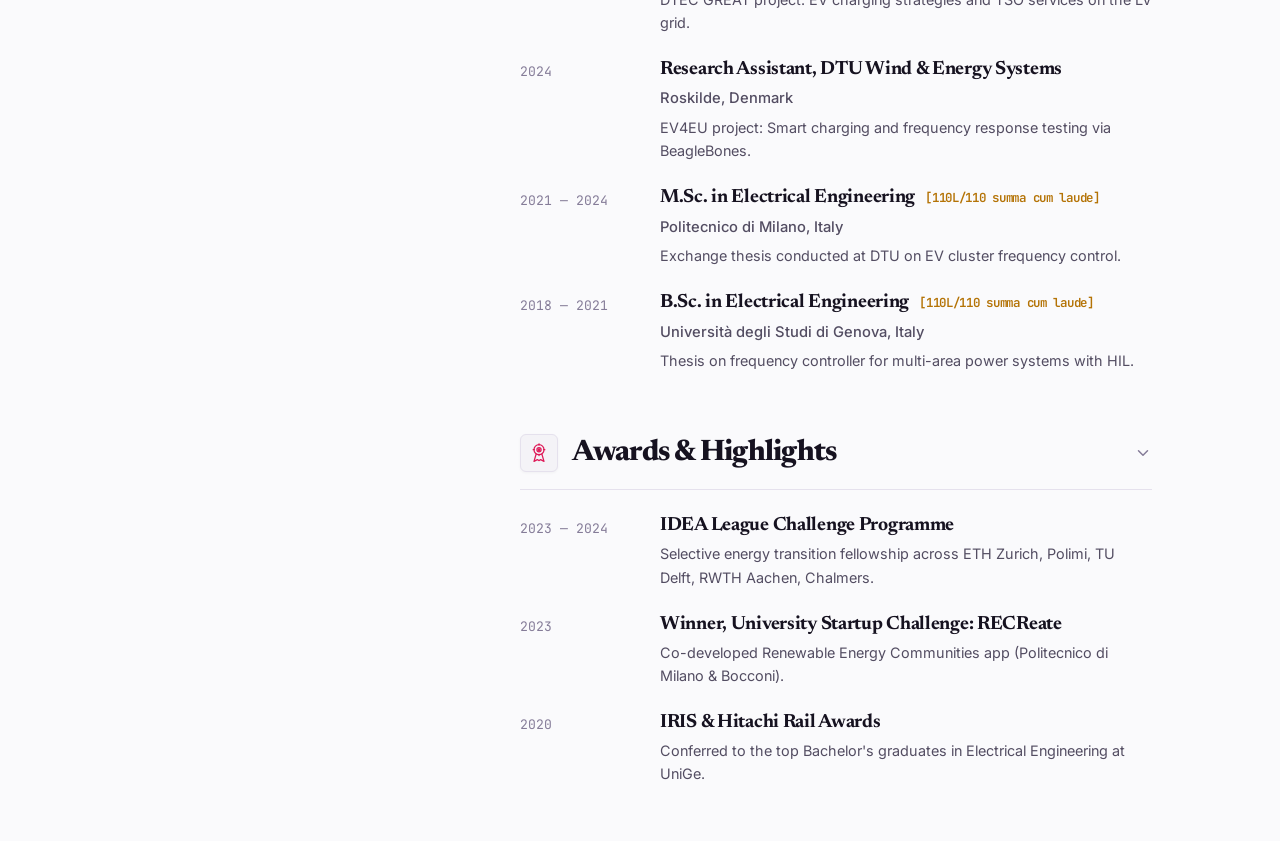
==== commit be84c8c3: "fix(ui): remove item count badges from section headers to prevent line wrapping" ====
--- a/v2/index.html
+++ b/v2/index.html
@@ -4,7 +4,7 @@
   <meta charset="UTF-8">
   <meta name="viewport" content="width=device-width, initial-scale=1.0">
   <title>Pietro Zunino | Ph.D. Candidate in Power Systems · DTU</title>
-  <link rel="stylesheet" href="css/style.css?v=5">
+  <link rel="stylesheet" href="css/style.css?v=6">
   <link rel="preconnect" href="https://fonts.googleapis.com">
   <link rel="preconnect" href="https://fonts.gstatic.com" crossorigin>
   <link href="https://fonts.googleapis.com/css2?family=Inter:wght@400;500;600;700&family=JetBrains+Mono:wght@400;500;600&family=Newsreader:ital,opsz,wght@0,6..72,400;0,6..72,600;0,6..72,700;1,6..72,400&display=swap" rel="stylesheet">
@@ -97,12 +97,9 @@
             </span>
             <span>My Research in Brief</span>
           </h2>
-          <div class="section-head-right">
-            <span class="section-count">3 topics</span>
-            <svg class="section-chevron" width="16" height="16" viewBox="0 0 24 24" fill="none" stroke="currentColor" stroke-width="2" stroke-linecap="round" stroke-linejoin="round" aria-hidden="true">
-              <polyline points="6 9 12 15 18 9"></polyline>
-            </svg>
-          </div>
+          <svg class="section-chevron" width="18" height="18" viewBox="0 0 24 24" fill="none" stroke="currentColor" stroke-width="2" stroke-linecap="round" stroke-linejoin="round" aria-hidden="true">
+            <polyline points="6 9 12 15 18 9"></polyline>
+          </svg>
         </div>
         <div class="section-body" id="body-research">
           <div class="section-body-inner">
@@ -151,12 +148,9 @@
             </span>
             <span>Publications</span>
           </h2>
-          <div class="section-head-right">
-            <span class="section-count">3 papers</span>
-            <svg class="section-chevron" width="16" height="16" viewBox="0 0 24 24" fill="none" stroke="currentColor" stroke-width="2" stroke-linecap="round" stroke-linejoin="round" aria-hidden="true">
-              <polyline points="6 9 12 15 18 9"></polyline>
-            </svg>
-          </div>
+          <svg class="section-chevron" width="18" height="18" viewBox="0 0 24 24" fill="none" stroke="currentColor" stroke-width="2" stroke-linecap="round" stroke-linejoin="round" aria-hidden="true">
+            <polyline points="6 9 12 15 18 9"></polyline>
+          </svg>
         </div>
 
         <div class="section-body" id="body-publications">
@@ -245,12 +239,9 @@
             </span>
             <span>Experience &amp; Education</span>
           </h2>
-          <div class="section-head-right">
-            <span class="section-count">4 milestones</span>
-            <svg class="section-chevron" width="16" height="16" viewBox="0 0 24 24" fill="none" stroke="currentColor" stroke-width="2" stroke-linecap="round" stroke-linejoin="round" aria-hidden="true">
-              <polyline points="6 9 12 15 18 9"></polyline>
-            </svg>
-          </div>
+          <svg class="section-chevron" width="18" height="18" viewBox="0 0 24 24" fill="none" stroke="currentColor" stroke-width="2" stroke-linecap="round" stroke-linejoin="round" aria-hidden="true">
+            <polyline points="6 9 12 15 18 9"></polyline>
+          </svg>
         </div>
         <div class="section-body" id="body-experience">
           <div class="section-body-inner">
@@ -311,12 +302,9 @@
             </span>
             <span>Awards &amp; Highlights</span>
           </h2>
-          <div class="section-head-right">
-            <span class="section-count">3 awards</span>
-            <svg class="section-chevron" width="16" height="16" viewBox="0 0 24 24" fill="none" stroke="currentColor" stroke-width="2" stroke-linecap="round" stroke-linejoin="round" aria-hidden="true">
-              <polyline points="6 9 12 15 18 9"></polyline>
-            </svg>
-          </div>
+          <svg class="section-chevron" width="18" height="18" viewBox="0 0 24 24" fill="none" stroke="currentColor" stroke-width="2" stroke-linecap="round" stroke-linejoin="round" aria-hidden="true">
+            <polyline points="6 9 12 15 18 9"></polyline>
+          </svg>
         </div>
         <div class="section-body" id="body-awards">
           <div class="section-body-inner">
--- a/v2/css/style.css
+++ b/v2/css/style.css
@@ -255,6 +255,7 @@
   display: flex;
   align-items: center;
   justify-content: space-between;
+  gap: 1rem;
   border-bottom: 1px solid var(--border);
   padding-bottom: 0.75rem;
   margin-bottom: 1.5rem;
@@ -312,29 +313,12 @@
 }
 
 /* Collapsible Accordion Affordance */
-.section-head-right {
-  display: inline-flex;
-  align-items: center;
-  gap: 0.65rem;
-}
-
-.section-count {
-  font-family: var(--font-mono);
-  font-size: 0.72rem;
-  color: var(--text-muted);
-  background: var(--bg-sidebar);
-  border: 1px solid var(--border);
-  padding: 0.18rem 0.55rem;
-  border-radius: 12px;
-  font-weight: 500;
-  letter-spacing: 0.01em;
-}
-
 .section-chevron {
   display: inline-flex;
   align-items: center;
   justify-content: center;
   color: var(--text-faint);
+  flex-shrink: 0;
   transition: transform 0.28s cubic-bezier(0.16, 1, 0.3, 1), color 0.18s ease;
 }
 
@@ -594,7 +578,7 @@
     font-size: 2.25rem;
   }
   .section-title {
-    font-size: 1.55rem;
+    font-size: 1.45rem;
     gap: 0.65rem;
   }
   .section-badge {
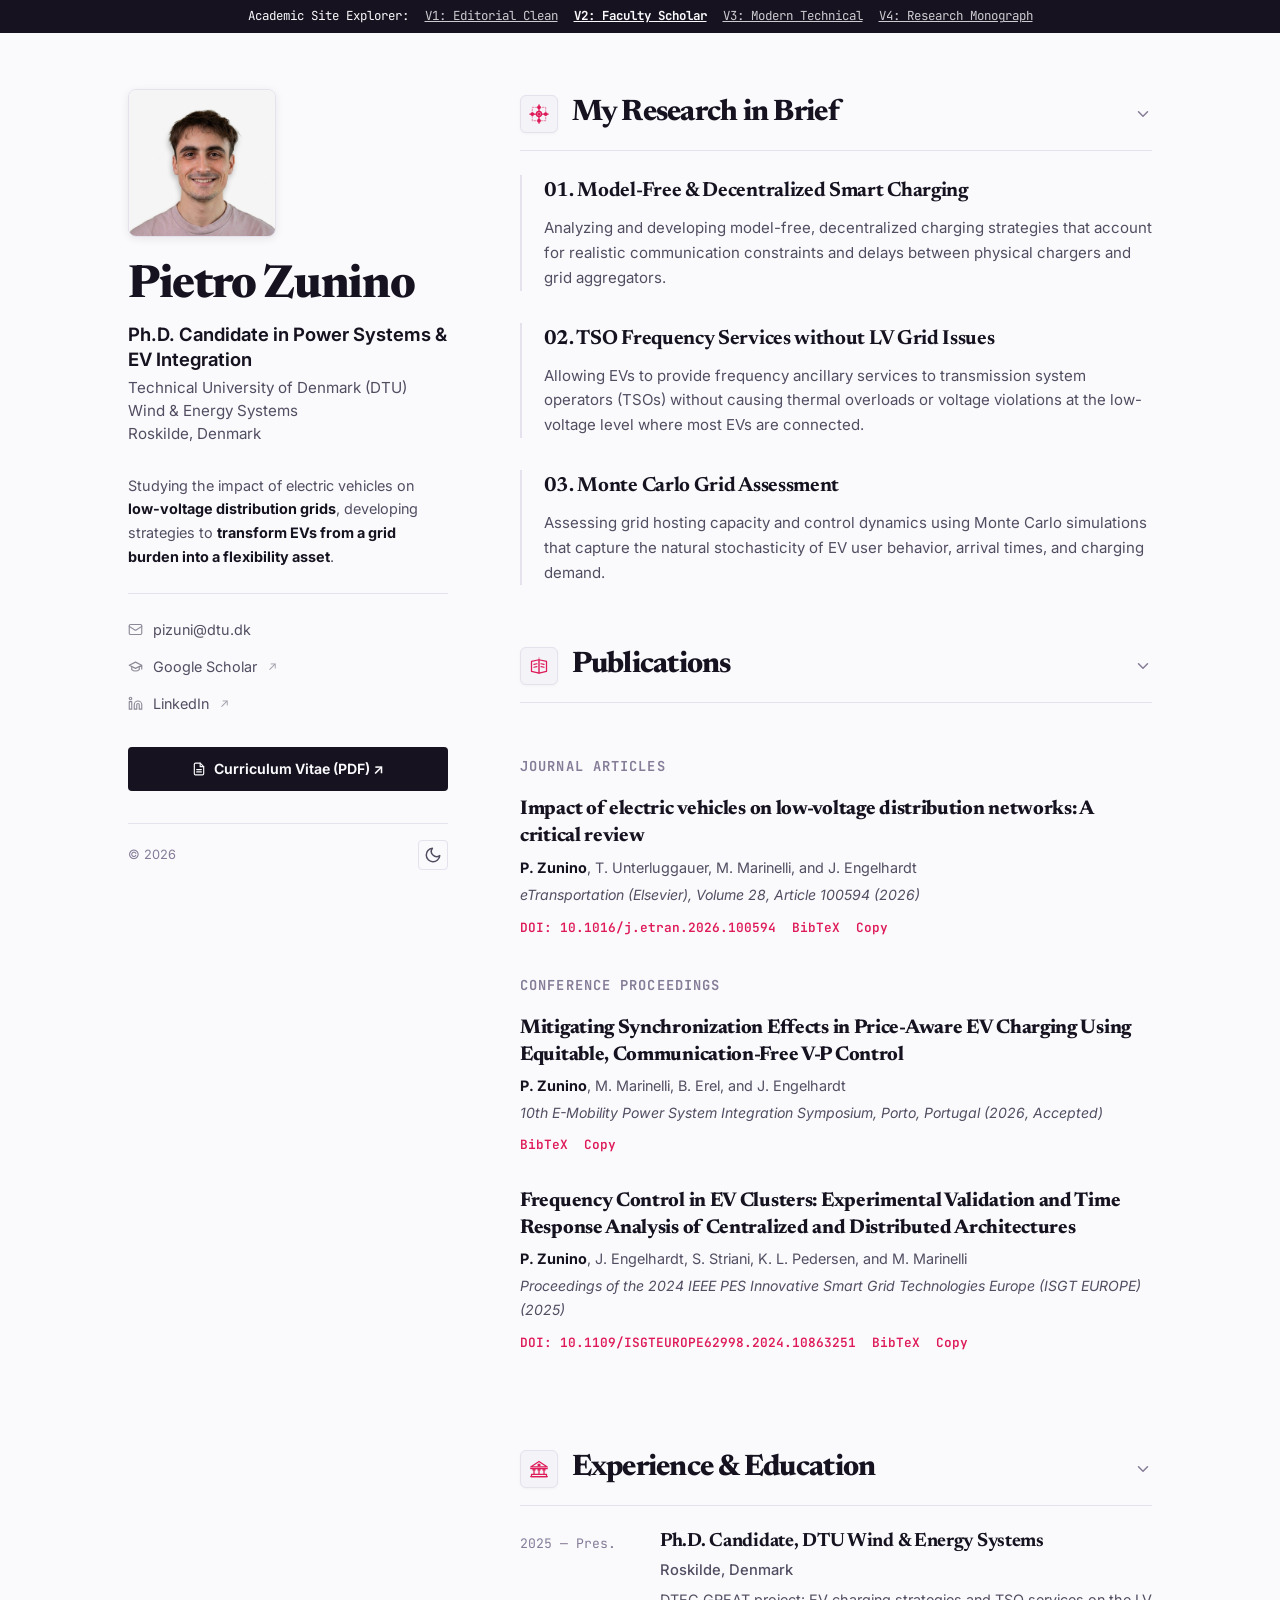
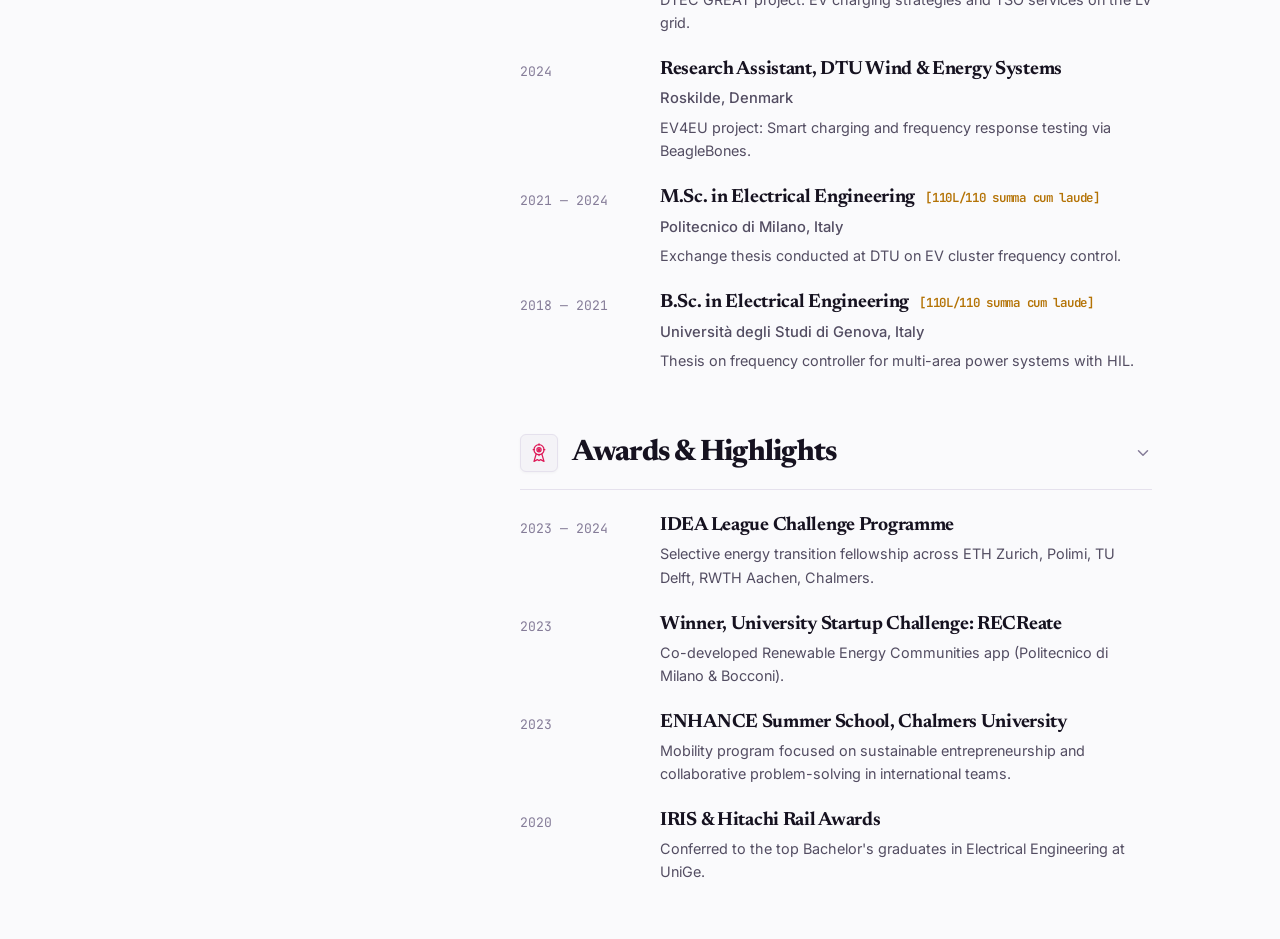
==== commit 6e63fbad: "feat(content): add ENHANCE Summer School to Awards & Highlights" ====
--- a/v2/index.html
+++ b/v2/index.html
@@ -324,6 +324,13 @@
                 </div>
               </div>
               <div class="timeline-row">
+                <div class="timeline-date">2023</div>
+                <div>
+                  <div class="timeline-title">ENHANCE Summer School, Chalmers University</div>
+                  <div class="timeline-desc">Mobility program focused on sustainable entrepreneurship and collaborative problem-solving in international teams.</div>
+                </div>
+              </div>
+              <div class="timeline-row">
                 <div class="timeline-date">2020</div>
                 <div>
                   <div class="timeline-title">IRIS &amp; Hitachi Rail Awards</div>
@@ -338,6 +345,6 @@
     </main>
   </div>
 
-  <script src="/js/main.js?v=3"></script>
+  <script src="/js/main.js?v=4"></script>
 </body>
 </html>
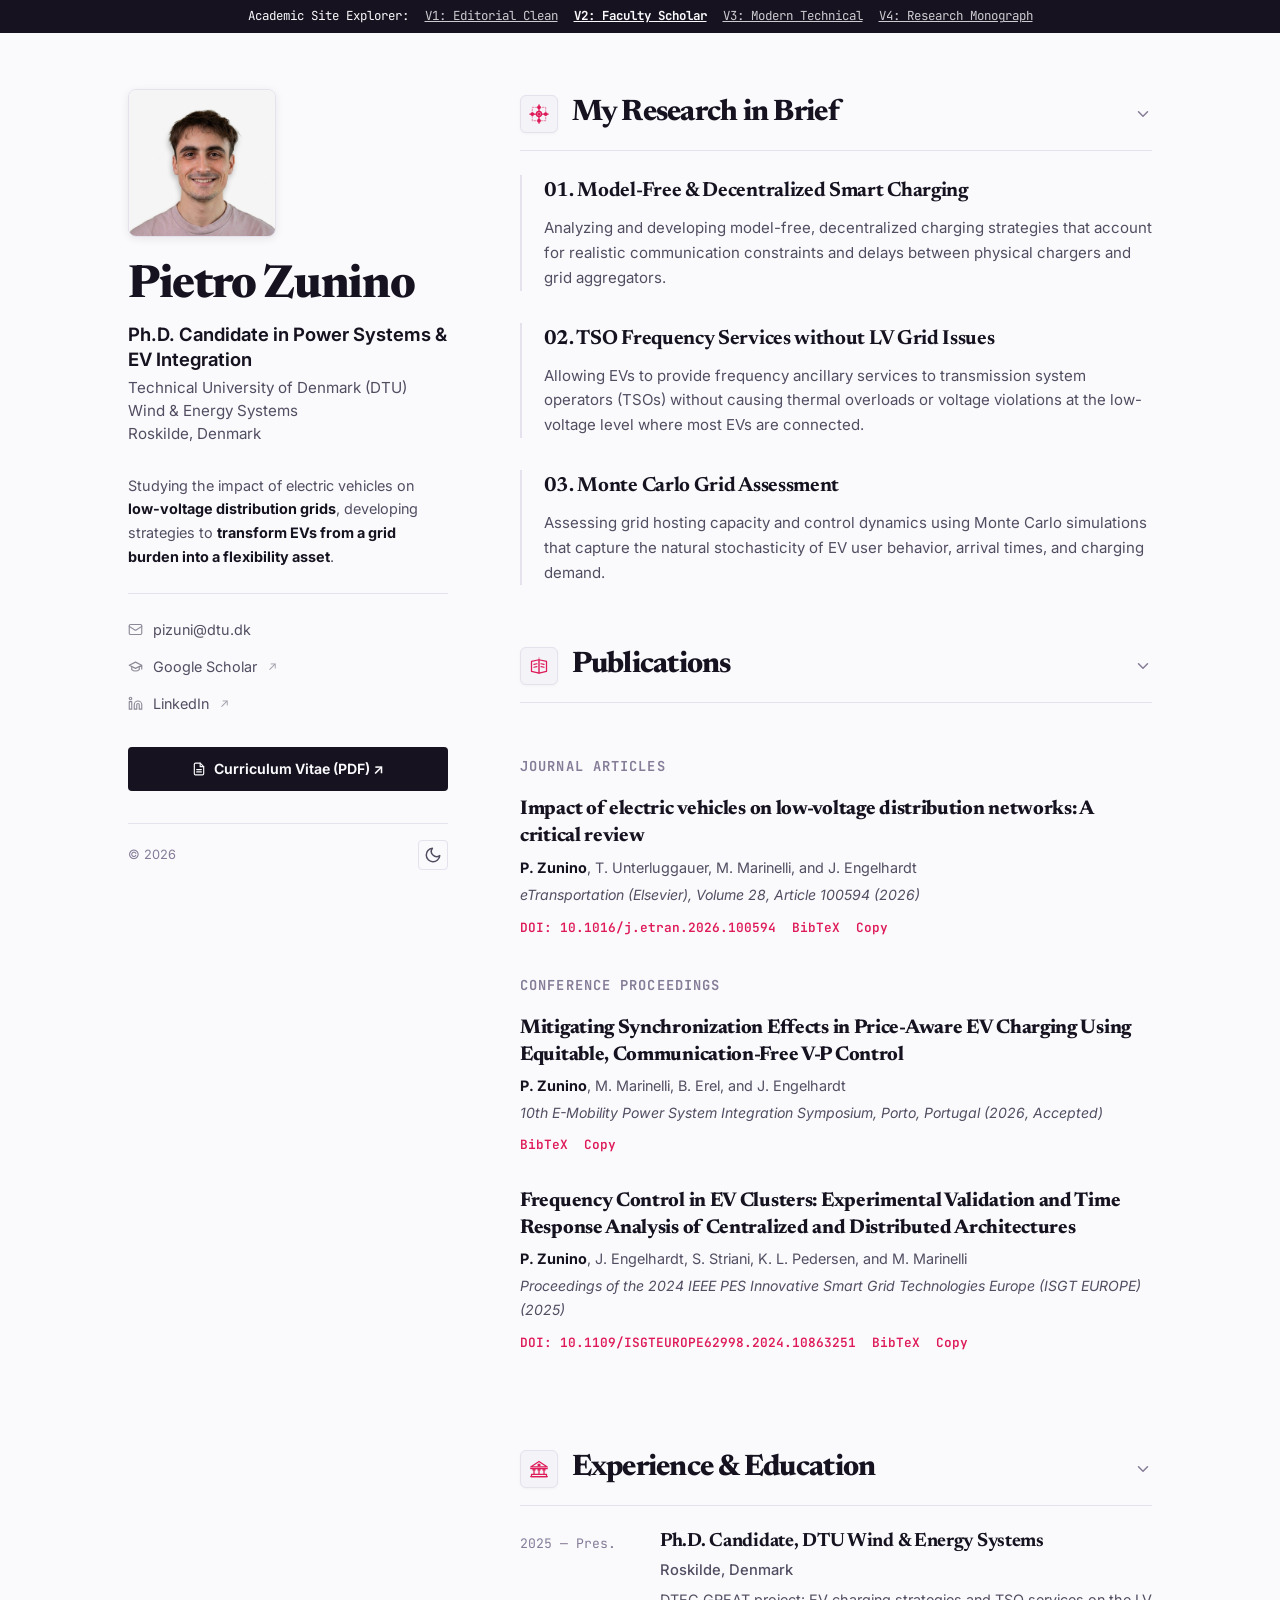
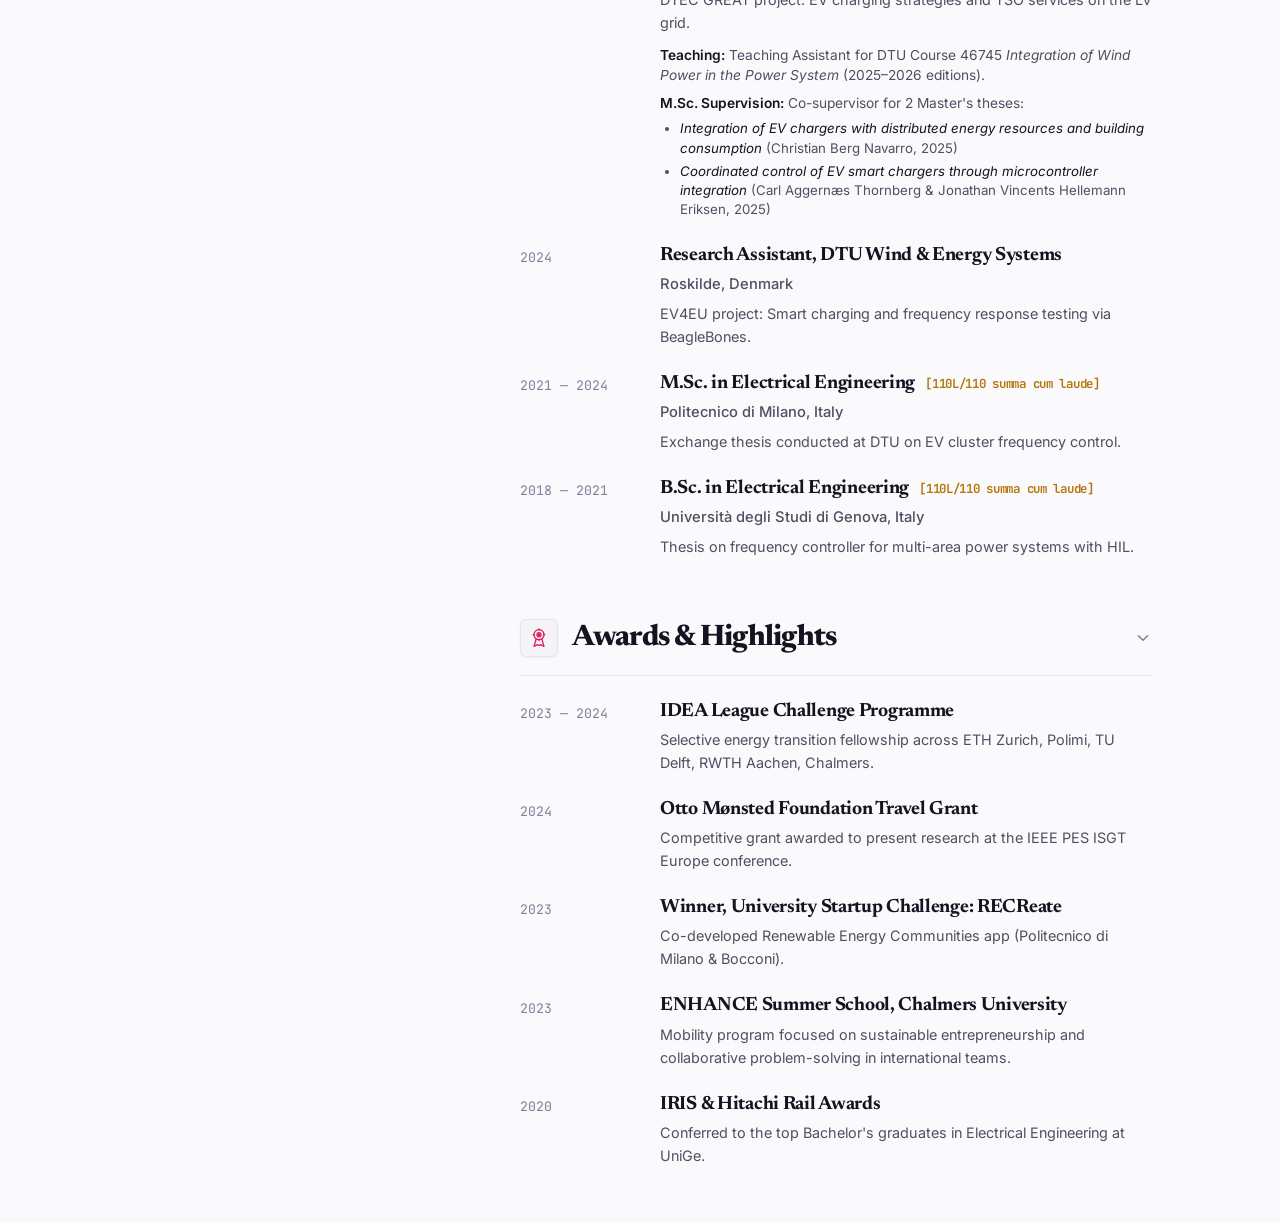
==== commit aade624d: "feat(content): add teaching assistantship, M.Sc. theses supervision, and Otto Mønsted grant" ====
--- a/v2/index.html
+++ b/v2/index.html
@@ -4,7 +4,7 @@
   <meta charset="UTF-8">
   <meta name="viewport" content="width=device-width, initial-scale=1.0">
   <title>Pietro Zunino | Ph.D. Candidate in Power Systems · DTU</title>
-  <link rel="stylesheet" href="css/style.css?v=6">
+  <link rel="stylesheet" href="css/style.css?v=7">
   <link rel="preconnect" href="https://fonts.googleapis.com">
   <link rel="preconnect" href="https://fonts.gstatic.com" crossorigin>
   <link href="https://fonts.googleapis.com/css2?family=Inter:wght@400;500;600;700&family=JetBrains+Mono:wght@400;500;600&family=Newsreader:ital,opsz,wght@0,6..72,400;0,6..72,600;0,6..72,700;1,6..72,400&display=swap" rel="stylesheet">
@@ -252,6 +252,18 @@
                   <div class="timeline-title">Ph.D. Candidate, DTU Wind & Energy Systems</div>
                   <div class="timeline-sub">Roskilde, Denmark</div>
                   <div class="timeline-desc">DTEC GREAT project: EV charging strategies and TSO services on the LV grid.</div>
+                  <div class="timeline-details">
+                    <div class="timeline-detail-item">
+                      <strong>Teaching:</strong> Teaching Assistant for DTU Course 46745 <em>Integration of Wind Power in the Power System</em> (2025–2026 editions).
+                    </div>
+                    <div class="timeline-detail-item">
+                      <strong>M.Sc. Supervision:</strong> Co-supervisor for 2 Master's theses:
+                      <ul class="timeline-sublist">
+                        <li><em>Integration of EV chargers with distributed energy resources and building consumption</em> (Christian Berg Navarro, 2025)</li>
+                        <li><em>Coordinated control of EV smart chargers through microcontroller integration</em> (Carl Aggernæs Thornberg &amp; Jonathan Vincents Hellemann Eriksen, 2025)</li>
+                      </ul>
+                    </div>
+                  </div>
                 </div>
               </div>
               <div class="timeline-row">
@@ -317,6 +329,13 @@
                 </div>
               </div>
               <div class="timeline-row">
+                <div class="timeline-date">2024</div>
+                <div>
+                  <div class="timeline-title">Otto Mønsted Foundation Travel Grant</div>
+                  <div class="timeline-desc">Competitive grant awarded to present research at the IEEE PES ISGT Europe conference.</div>
+                </div>
+              </div>
+              <div class="timeline-row">
                 <div class="timeline-date">2023</div>
                 <div>
                   <div class="timeline-title">Winner, University Startup Challenge: RECReate</div>
--- a/v2/css/style.css
+++ b/v2/css/style.css
@@ -545,6 +545,44 @@
   line-height: 1.6;
 }
 
+.timeline-details {
+  margin-top: 0.65rem;
+  display: flex;
+  flex-direction: column;
+  gap: 0.45rem;
+}
+
+.timeline-detail-item {
+  font-size: 0.86rem;
+  line-height: 1.5;
+  color: var(--text-muted);
+}
+
+.timeline-detail-item strong {
+  color: var(--text);
+  font-weight: 600;
+}
+
+.timeline-sublist {
+  list-style: disc;
+  margin: 0.35rem 0 0 1.25rem;
+  padding: 0;
+  display: flex;
+  flex-direction: column;
+  gap: 0.25rem;
+}
+
+.timeline-sublist li {
+  font-size: 0.83rem;
+  color: var(--text-muted);
+  line-height: 1.45;
+}
+
+.timeline-sublist li em {
+  color: var(--text);
+  font-style: italic;
+}
+
 /* Version Floating Switcher Bar */
 .version-banner {
   background: var(--text);
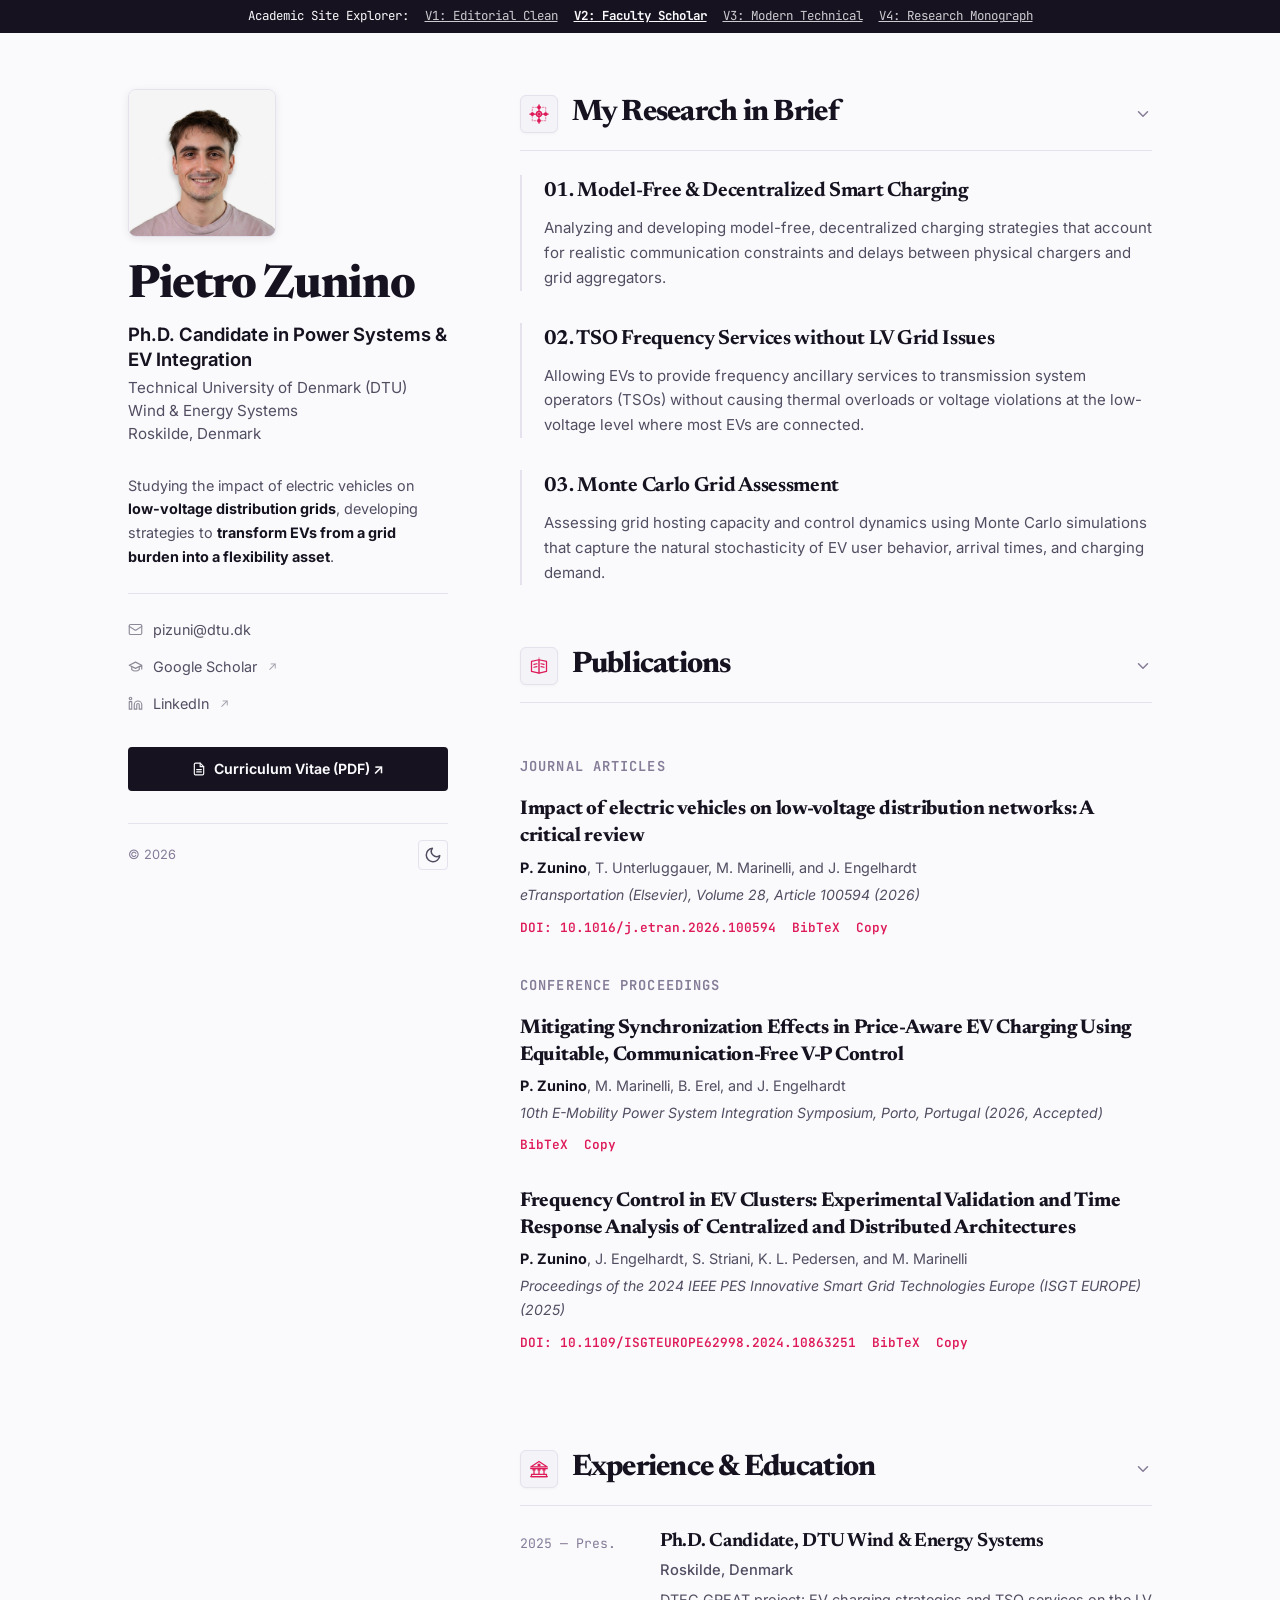
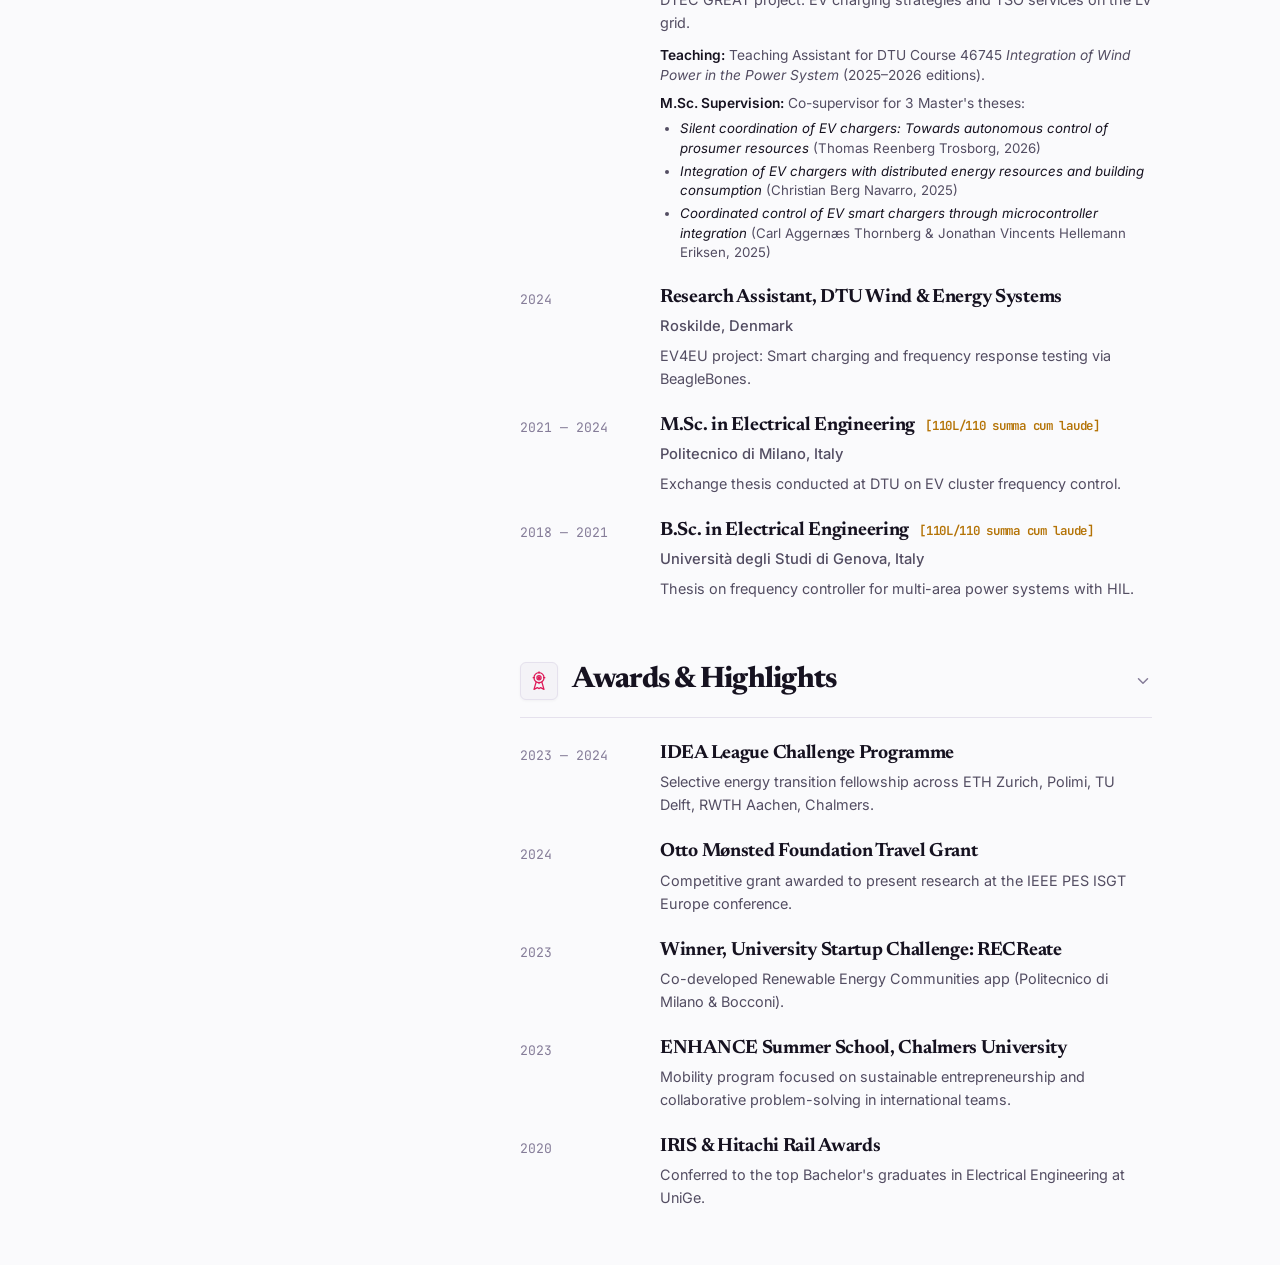
==== commit c97f8910: "feat(content): add 2026 master thesis by Thomas Reenberg Trosborg" ====
--- a/v2/index.html
+++ b/v2/index.html
@@ -257,8 +257,9 @@
                       <strong>Teaching:</strong> Teaching Assistant for DTU Course 46745 <em>Integration of Wind Power in the Power System</em> (2025–2026 editions).
                     </div>
                     <div class="timeline-detail-item">
-                      <strong>M.Sc. Supervision:</strong> Co-supervisor for 2 Master's theses:
+                      <strong>M.Sc. Supervision:</strong> Co-supervisor for 3 Master's theses:
                       <ul class="timeline-sublist">
+                        <li><em>Silent coordination of EV chargers: Towards autonomous control of prosumer resources</em> (Thomas Reenberg Trosborg, 2026)</li>
                         <li><em>Integration of EV chargers with distributed energy resources and building consumption</em> (Christian Berg Navarro, 2025)</li>
                         <li><em>Coordinated control of EV smart chargers through microcontroller integration</em> (Carl Aggernæs Thornberg &amp; Jonathan Vincents Hellemann Eriksen, 2025)</li>
                       </ul>
